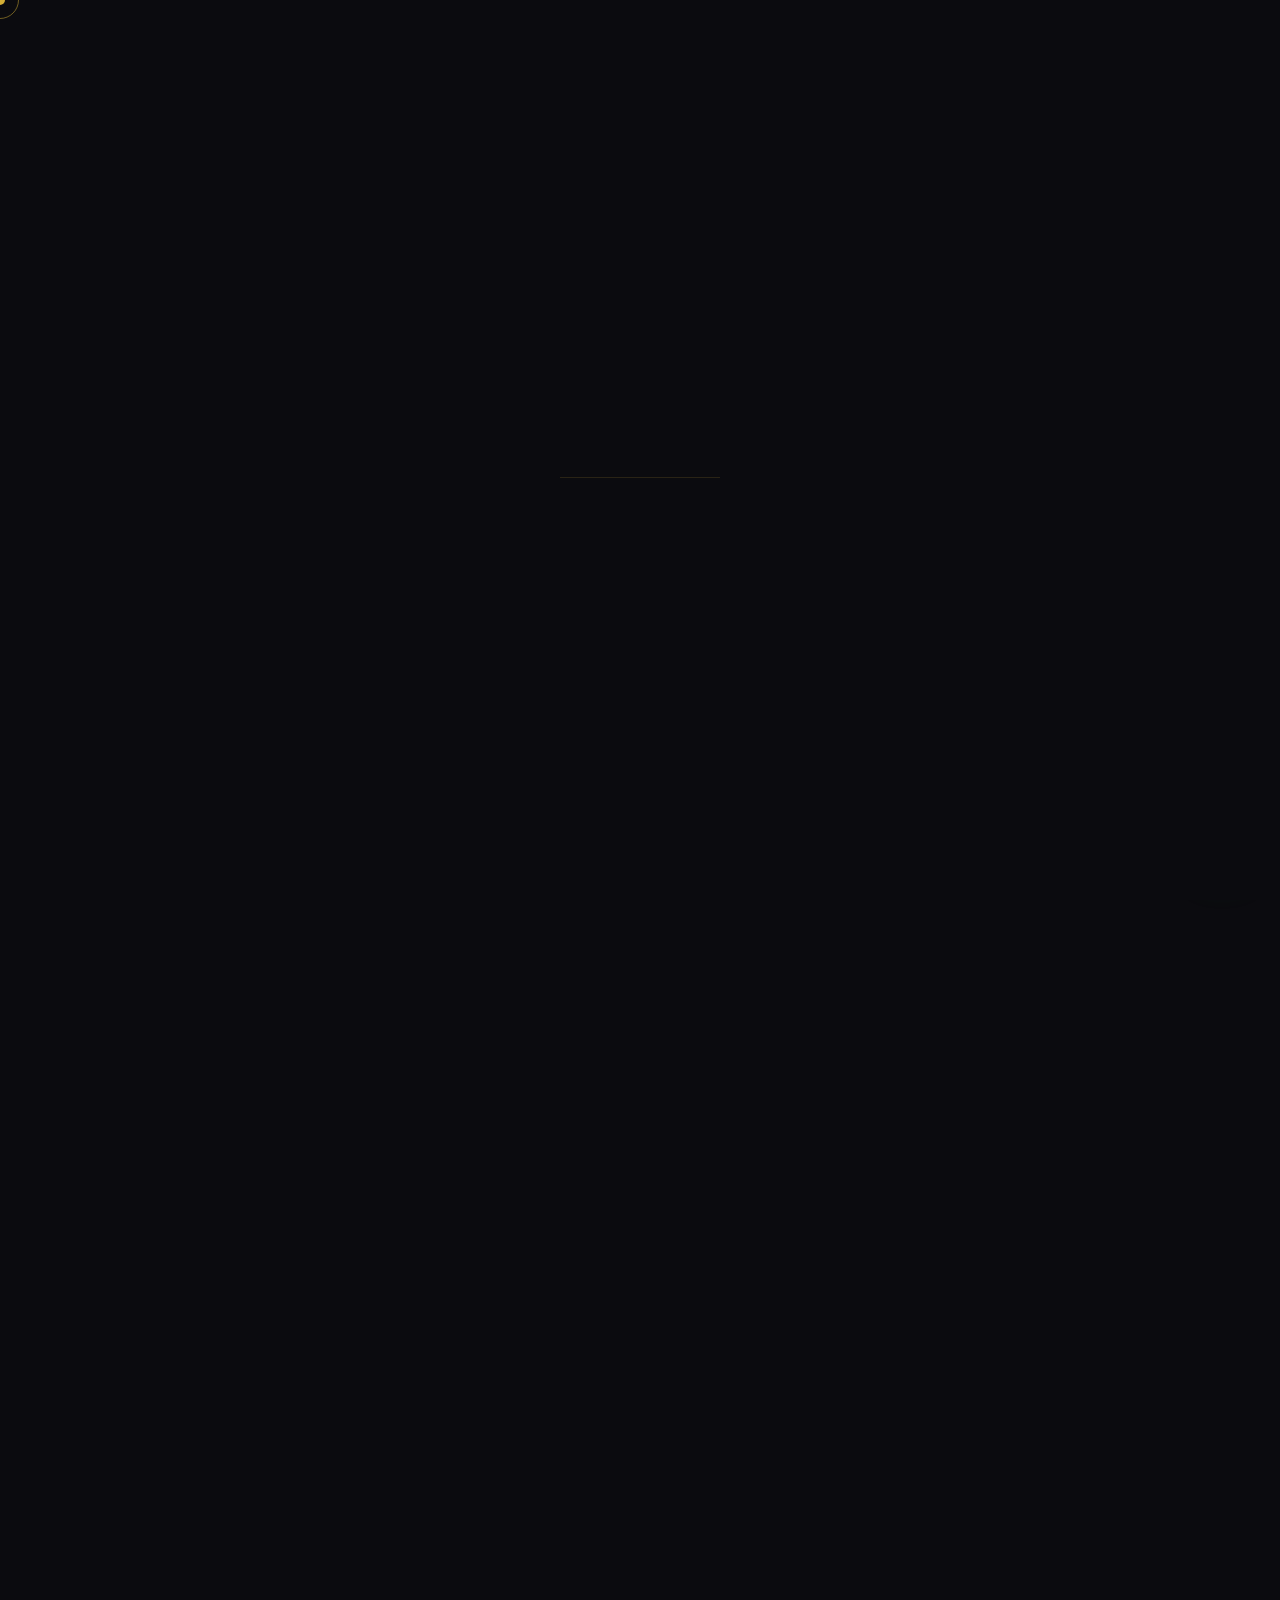
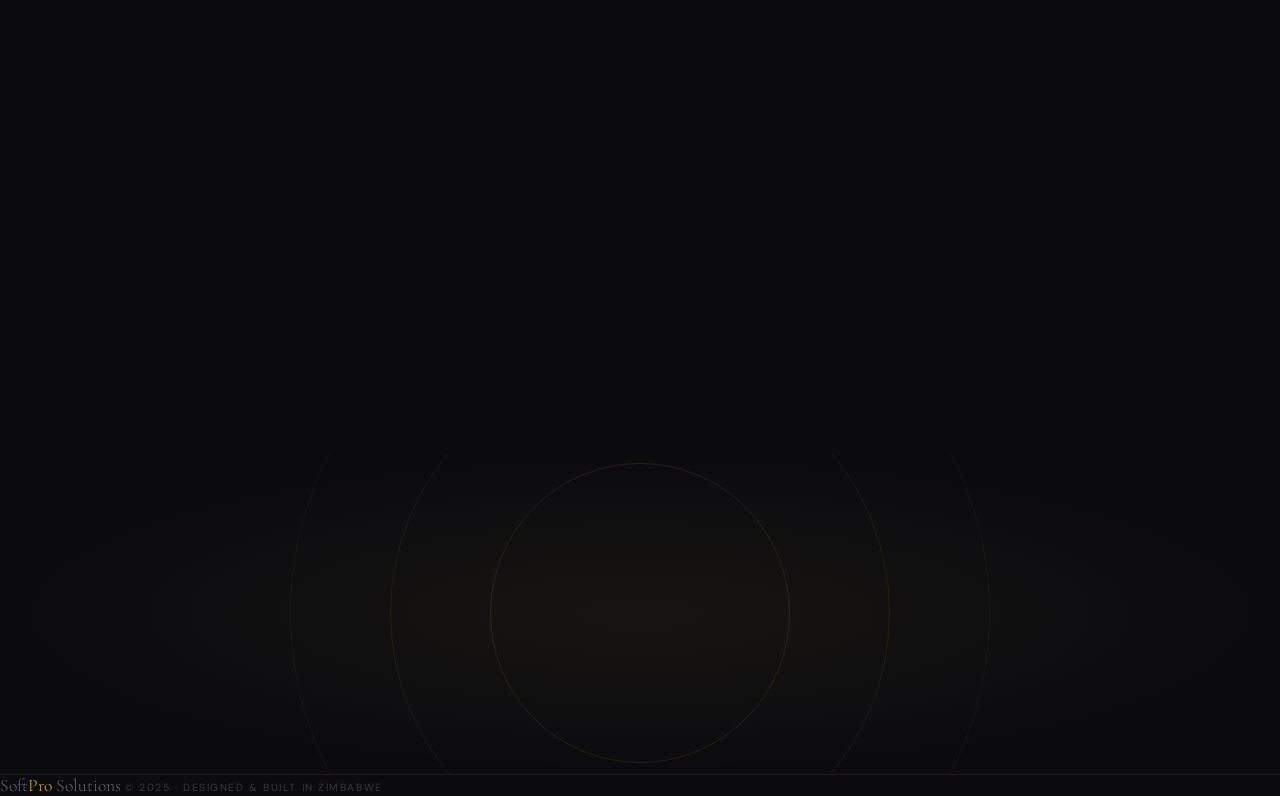
==== index.html @ 74964747 "Add files via upload" ====
<!DOCTYPE html>
<html lang="en">
<head>
  <meta charset="UTF-8" />
  <meta name="viewport" content="width=device-width, initial-scale=1.0" />
  <title>Portfolio — Front-End Developer & UI Designer | Zimbabwe</title>
  <meta name="description" content="Luxury cinematic digital experiences. Front-end Developer & UI Designer from Zimbabwe." />

  <!-- ===================== FONTS ===================== -->
  <link rel="preconnect" href="https://fonts.googleapis.com" />
  <link rel="preconnect" href="https://fonts.gstatic.com" crossorigin />
  <link href="https://fonts.googleapis.com/css2?family=Cormorant+Garamond:ital,wght@0,300;0,400;0,600;1,300;1,400&family=DM+Sans:wght@300;400;500&display=swap" rel="stylesheet" />

  <!-- ===================== TAILWIND ===================== -->
  <script src="https://cdn.tailwindcss.com"></script>

  <!-- ===================== GSAP ===================== -->
  <script src="https://cdnjs.cloudflare.com/ajax/libs/gsap/3.12.5/gsap.min.js"></script>
  <script src="https://cdnjs.cloudflare.com/ajax/libs/gsap/3.12.5/ScrollTrigger.min.js"></script>

  <script>
    tailwind.config = {
      theme: {
        extend: {
          colors: {
            'void': '#0b0b0f',
            'void-2': '#111116',
            'void-3': '#16161d',
            'gold': '#D4AF37',
            'gold-light': '#e8cb5f',
            'gold-dim': 'rgba(212,175,55,0.15)',
          },
          fontFamily: {
            'serif': ['Cormorant Garamond', 'Georgia', 'serif'],
            'sans': ['DM Sans', 'sans-serif'],
          },
        }
      }
    }
  </script>

  <style>
    /* ===================== RESET & BASE ===================== */
    *, *::before, *::after { box-sizing: border-box; margin: 0; padding: 0; }
    html { scroll-behavior: smooth; overflow-x: hidden; }
    body {
      background: #0b0b0f;
      color: #e8e6e0;
      font-family: 'DM Sans', sans-serif;
      overflow-x: hidden;
      cursor: none;
    }

    /* ===================== CUSTOM CURSOR ===================== */
    #cursor {
      width: 10px; height: 10px;
      background: #D4AF37;
      border-radius: 50%;
      position: fixed; top: 0; left: 0;
      pointer-events: none; z-index: 9999;
      transform: translate(-50%, -50%);
      transition: width .3s, height .3s, background .3s;
    }
    #cursor-ring {
      width: 38px; height: 38px;
      border: 1px solid rgba(212,175,55,0.5);
      border-radius: 50%;
      position: fixed; top: 0; left: 0;
      pointer-events: none; z-index: 9998;
      transform: translate(-50%, -50%);
      transition: width .4s cubic-bezier(.16,1,.3,1), height .4s cubic-bezier(.16,1,.3,1), border-color .3s;
    }
    body:hover #cursor-ring { border-color: rgba(212,175,55,0.7); }
    a:hover ~ #cursor, button:hover ~ #cursor { width: 20px; height: 20px; background: #e8cb5f; }

    /* ===================== SCROLLBAR ===================== */
    ::-webkit-scrollbar { width: 3px; }
    ::-webkit-scrollbar-track { background: #0b0b0f; }
    ::-webkit-scrollbar-thumb { background: #D4AF37; }

    /* ===================== NOISE OVERLAY ===================== */
    body::before {
      content: '';
      position: fixed; inset: 0;
      background-image: url("data:image/svg+xml,%3Csvg viewBox='0 0 200 200' xmlns='http://www.w3.org/2000/svg'%3E%3Cfilter id='n'%3E%3CfeTurbulence type='fractalNoise' baseFrequency='0.9' numOctaves='4' stitchTiles='stitch'/%3E%3C/filter%3E%3Crect width='100%25' height='100%25' filter='url(%23n)' opacity='0.03'/%3E%3C/svg%3E");
      opacity: 0.04; pointer-events: none; z-index: 1; mix-blend-mode: overlay;
    }

    /* ===================== HORIZONTAL GOLD LINE ===================== */
    .gold-line { width: 40px; height: 1px; background: #D4AF37; display: inline-block; vertical-align: middle; margin-right: 12px; }

    /* ===================== HERO ===================== */
    #hero {
      position: relative; min-height: 100vh; display: flex; align-items: center;
      overflow: hidden;
    }
    #hero-bg {
      position: absolute; inset: 0; z-index: 0;
      /* REPLACE WITH YOUR CINEMATIC TECH WORKSPACE IMAGE */
      background: url('https://images.unsplash.com/photo-1518770660439-4636190af475?w=1920&q=80') center/cover no-repeat;
      filter: brightness(0.18) blur(2px);
      transform: scale(1.08);
      will-change: transform;
    }
    #hero-vignette {
      position: absolute; inset: 0; z-index: 1;
      background: radial-gradient(ellipse at center, transparent 20%, #0b0b0f 80%);
    }
    #hero-bottom-fade {
      position: absolute; bottom: 0; left: 0; right: 0; height: 200px; z-index: 2;
      background: linear-gradient(to bottom, transparent, #0b0b0f);
    }
    .hero-content { position: relative; z-index: 3; }
    .hero-tag {
      display: inline-flex; align-items: center;
      font-size: 0.7rem; letter-spacing: 0.2em; text-transform: uppercase;
      color: #D4AF37; font-family: 'DM Sans', sans-serif; font-weight: 500;
      opacity: 0;
    }
    .hero-headline {
      font-family: 'Cormorant Garamond', serif;
      font-weight: 300; line-height: 1.05;
      color: #f0ece3;
      opacity: 0; transform: translateY(40px);
    }
    .hero-sub { opacity: 0; transform: translateY(20px); }
    .hero-portrait-wrap {
      position: absolute; right: 5%; top: 50%; transform: translateY(-50%);
      z-index: 4;
      opacity: 0;
    }
    .hero-portrait {
      width: clamp(200px, 22vw, 340px);
      aspect-ratio: 3/4;
      object-fit: cover;
      border-radius: 2px;
      filter: grayscale(20%) contrast(1.05);
      box-shadow: 0 40px 120px rgba(0,0,0,0.8), 0 0 0 1px rgba(212,175,55,0.15);
    }
    .portrait-accent {
      position: absolute; bottom: -16px; right: -16px;
      width: 70%; height: 70%;
      border: 1px solid rgba(212,175,55,0.25);
      border-radius: 2px;
      z-index: -1;
    }
    .scroll-indicator {
      position: absolute; bottom: 40px; left: 50%; transform: translateX(-50%);
      z-index: 5; display: flex; flex-direction: column; align-items: center; gap: 8px;
      opacity: 0;
    }
    .scroll-indicator span { font-size: 0.6rem; letter-spacing: 0.25em; text-transform: uppercase; color: rgba(212,175,55,0.6); }
    .scroll-line { width: 1px; height: 50px; background: linear-gradient(to bottom, rgba(212,175,55,0.6), transparent); animation: scrollPulse 2s ease-in-out infinite; }
    @keyframes scrollPulse { 0%,100%{opacity:0.4;transform:scaleY(1)} 50%{opacity:1;transform:scaleY(1.15)} }

    /* ===================== NAV ===================== */
    #nav {
      position: fixed; top: 0; left: 0; right: 0; z-index: 100;
      padding: 24px 40px;
      display: flex; justify-content: space-between; align-items: center;
      transition: background 0.5s, padding 0.5s;
    }
    #nav.scrolled { background: rgba(11,11,15,0.92); backdrop-filter: blur(20px); padding: 16px 40px; border-bottom: 1px solid rgba(212,175,55,0.1); }
    .nav-logo { font-family: 'Cormorant Garamond', serif; font-size: 1.4rem; font-weight: 300; color: #f0ece3; letter-spacing: 0.05em; }
    .nav-logo span { color: #D4AF37; }
    .nav-links { display: flex; gap: 36px; list-style: none; }
    .nav-links a { font-size: 0.7rem; letter-spacing: 0.18em; text-transform: uppercase; color: rgba(240,236,227,0.6); text-decoration: none; transition: color 0.3s; }
    .nav-links a:hover { color: #D4AF37; }

    /* ===================== SECTIONS ===================== */
    .section-label {
      font-size: 0.65rem; letter-spacing: 0.25em; text-transform: uppercase;
      color: #D4AF37; font-weight: 500; display: flex; align-items: center;
      margin-bottom: 20px;
    }
    .section-label::before { content:''; display:inline-block; width:30px; height:1px; background:#D4AF37; margin-right:12px; }

    /* ===================== SKILLS ===================== */
    #skills { background: #0b0b0f; position: relative; overflow: hidden; }
    .skill-item {
      border-top: 1px solid rgba(212,175,55,0.12);
      padding: 28px 0;
      display: flex; align-items: center; justify-content: space-between;
      opacity: 0; transform: translateX(-30px);
      transition: border-color 0.3s;
      cursor: default;
    }
    .skill-item:hover { border-top-color: rgba(212,175,55,0.5); }
    .skill-item:hover .skill-num { color: #D4AF37; }
    .skill-num { font-family: 'Cormorant Garamond', serif; font-size: 1rem; color: rgba(212,175,55,0.35); font-weight: 300; min-width: 40px; }
    .skill-name { font-family: 'Cormorant Garamond', serif; font-size: clamp(1.4rem, 3vw, 2rem); font-weight: 300; color: #f0ece3; flex: 1; padding: 0 24px; }
    .skill-tag { font-size: 0.65rem; letter-spacing: 0.15em; text-transform: uppercase; color: rgba(212,175,55,0.5); }
    .skills-image-grid { display: grid; grid-template-columns: 1fr 1fr; gap: 12px; }
    .skills-img {
      width: 100%; aspect-ratio: 4/3; object-fit: cover; border-radius: 2px;
      filter: grayscale(30%); transition: filter 0.5s, transform 0.5s;
      opacity: 0; transform: scale(0.95);
    }
    .skills-img:hover { filter: grayscale(0%); transform: scale(1.02); }
    .skills-img:first-child { grid-column: 1/-1; aspect-ratio: 16/7; }

    /* ===================== PROJECTS ===================== */
    #projects { background: #0b0b0f; }
    .project-grid { display: grid; grid-template-columns: repeat(2, 1fr); gap: 2px; }
    .project-card {
      position: relative; overflow: hidden; cursor: pointer;
      aspect-ratio: 4/3;
      opacity: 0; transform: translateY(40px);
    }
    .project-card img {
      width: 100%; height: 100%; object-fit: cover;
      transition: transform 0.8s cubic-bezier(.16,1,.3,1), filter 0.5s;
      filter: brightness(0.7) grayscale(20%);
      will-change: transform;
    }
    .project-card:hover img { transform: scale(1.06); filter: brightness(0.85) grayscale(0%); }
    .project-overlay {
      position: absolute; inset: 0;
      background: linear-gradient(to top, rgba(11,11,15,0.95) 0%, transparent 60%);
      display: flex; flex-direction: column; justify-content: flex-end;
      padding: 28px;
      transition: background 0.5s;
    }
    .project-card:hover .project-overlay { background: linear-gradient(to top, rgba(11,11,15,0.98) 0%, rgba(11,11,15,0.2) 70%); }
    .project-num { font-size: 0.6rem; letter-spacing: 0.2em; color: #D4AF37; text-transform: uppercase; margin-bottom: 6px; }
    .project-title { font-family: 'Cormorant Garamond', serif; font-size: clamp(1.1rem, 2vw, 1.6rem); font-weight: 300; color: #f0ece3; margin-bottom: 4px; }
    .project-type { font-size: 0.65rem; color: rgba(240,236,227,0.4); letter-spacing: 0.12em; text-transform: uppercase; }
    .project-arrow {
      position: absolute; top: 20px; right: 20px;
      width: 36px; height: 36px; border: 1px solid rgba(212,175,55,0.3);
      border-radius: 50%; display: flex; align-items: center; justify-content: center;
      color: #D4AF37; font-size: 0.8rem;
      opacity: 0; transform: scale(0.8);
      transition: opacity 0.3s, transform 0.3s, background 0.3s;
    }
    .project-card:hover .project-arrow { opacity: 1; transform: scale(1); }
    .project-card:hover .project-arrow:hover { background: rgba(212,175,55,0.15); }

    /* ===================== CTA ===================== */
    #contact {
      position: relative; overflow: hidden;
      /* REPLACE WITH YOUR CTA BACKGROUND */
      background: #0b0b0f;
    }
    #contact-bg {
      position: absolute; inset: 0;
      background: radial-gradient(ellipse at 50% 50%, rgba(212,175,55,0.06) 0%, transparent 70%);
      z-index: 0;
    }
    .contact-content { position: relative; z-index: 1; }
    .cta-headline {
      font-family: 'Cormorant Garamond', serif;
      font-weight: 300; line-height: 1.05;
      color: #f0ece3;
      opacity: 0; transform: translateY(40px);
    }
    .btn-primary {
      display: inline-flex; align-items: center; gap: 10px;
      padding: 16px 36px;
      background: transparent; border: 1px solid rgba(212,175,55,0.6);
      color: #D4AF37; font-size: 0.72rem; letter-spacing: 0.18em; text-transform: uppercase;
      text-decoration: none; border-radius: 1px;
      transition: background 0.4s, border-color 0.4s, color 0.4s, box-shadow 0.4s, transform 0.3s;
      cursor: none;
      opacity: 0; transform: translateY(20px);
    }
    .btn-primary:hover {
      background: rgba(212,175,55,0.1); border-color: #D4AF37;
      box-shadow: 0 0 30px rgba(212,175,55,0.2), inset 0 0 30px rgba(212,175,55,0.05);
      transform: translateY(-2px);
    }
    .btn-secondary {
      display: inline-flex; align-items: center; gap: 10px;
      padding: 16px 36px;
      background: #D4AF37; border: 1px solid #D4AF37;
      color: #0b0b0f; font-size: 0.72rem; letter-spacing: 0.18em; text-transform: uppercase;
      text-decoration: none; border-radius: 1px;
      transition: background 0.4s, box-shadow 0.4s, transform 0.3s;
      cursor: none;
      opacity: 0; transform: translateY(20px);
    }
    .btn-secondary:hover {
      background: #e8cb5f;
      box-shadow: 0 0 40px rgba(212,175,55,0.4);
      transform: translateY(-2px);
    }

    /* ===================== STICKY WHATSAPP ===================== */
    #whatsapp-float {
      position: fixed; bottom: 32px; right: 32px; z-index: 200;
      width: 52px; height: 52px;
      background: #25D366; border-radius: 50%;
      display: flex; align-items: center; justify-content: center;
      box-shadow: 0 8px 32px rgba(37,211,102,0.35);
      transition: transform 0.3s cubic-bezier(.16,1,.3,1), box-shadow 0.3s;
      text-decoration: none;
    }
    #whatsapp-float:hover { transform: scale(1.1); box-shadow: 0 12px 48px rgba(37,211,102,0.5); }
    #whatsapp-float svg { width: 26px; height: 26px; fill: white; }

    /* ===================== FOOTER ===================== */
    footer { border-top: 1px solid rgba(212,175,55,0.1); }

    /* ===================== REVEAL CLIP ===================== */
    .clip-reveal { clip-path: inset(0 100% 0 0); }

    /* ===================== PAGE LOADER ===================== */
    #loader {
      position: fixed; inset: 0; z-index: 9000;
      background: #0b0b0f; display: flex; align-items: center; justify-content: center;
      flex-direction: column; gap: 16px;
    }
    #loader-logo { font-family: 'Cormorant Garamond', serif; font-size: 2rem; color: #f0ece3; font-weight: 300; opacity: 0; }
    #loader-bar-wrap { width: 160px; height: 1px; background: rgba(212,175,55,0.15); overflow: hidden; }
    #loader-bar { height: 100%; width: 0; background: #D4AF37; }

    /* ===================== MOBILE NAV ===================== */
    #menu-toggle { display: none; flex-direction: column; gap: 5px; cursor: none; background: none; border: none; padding: 4px; }
    #menu-toggle span { display: block; width: 24px; height: 1px; background: #f0ece3; transition: all 0.3s; }
    #mobile-menu { display: none; position: fixed; inset: 0; z-index: 98; background: rgba(11,11,15,0.97); flex-direction: column; align-items: center; justify-content: center; gap: 40px; }
    #mobile-menu.open { display: flex; }
    #mobile-menu a { font-family: 'Cormorant Garamond', serif; font-size: 2.2rem; font-weight: 300; color: #f0ece3; text-decoration: none; letter-spacing: 0.05em; transition: color 0.3s; }
    #mobile-menu a:hover { color: #D4AF37; }

    /* ===================== TILT ===================== */
    .tilt-card { transform-style: preserve-3d; transition: transform 0.1s; }

    /* ===================== RESPONSIVE ===================== */
    @media (max-width: 1024px) {
      .hero-portrait-wrap { display: none; }
      .project-grid { grid-template-columns: 1fr; }
    }
    @media (max-width: 768px) {
      #nav { padding: 18px 20px; }
      #nav.scrolled { padding: 14px 20px; }
      .nav-links { display: none; }
      #menu-toggle { display: flex; }
      .skills-image-grid { grid-template-columns: 1fr; }
      .skills-img:first-child { aspect-ratio: 16/9; }
      #whatsapp-float { bottom: 20px; right: 20px; width: 46px; height: 46px; }
    }
    @media (max-width: 480px) {
      .project-grid { grid-template-columns: 1fr; }
    }
  </style>
</head>
<body>

  <!-- ===================== CUSTOM CURSOR ===================== -->
  <div id="cursor"></div>
  <div id="cursor-ring"></div>

  <!-- ===================== PAGE LOADER ===================== -->
  <div id="loader">
    <div id="loader-logo">SP</div>
    <div id="loader-bar-wrap"><div id="loader-bar"></div></div>
  </div>

  <!-- ===================== NAVIGATION ===================== -->
  <nav id="nav">
    <a href="#hero" class="nav-logo">Soft<span>Pro</span></a>
    <ul class="nav-links">
      <li><a href="#skills">Skills</a></li>
      <li><a href="#projects">Work</a></li>
      <li><a href="#contact">Contact</a></li>
    </ul>
    <!-- Mobile menu toggle -->
    <button id="menu-toggle" aria-label="Menu">
      <span></span><span></span><span></span>
    </button>
  </nav>

  <!-- ===================== MOBILE MENU ===================== -->
  <div id="mobile-menu">
    <a href="#skills" onclick="closeMobileMenu()">Skills</a>
    <a href="#projects" onclick="closeMobileMenu()">Work</a>
    <a href="#contact" onclick="closeMobileMenu()">Contact</a>
    <a href="https://wa.me/263788146368?text=Hi%20I%20want%20a%20website%20built" target="_blank" style="color:#D4AF37;">WhatsApp</a>
  </div>

  <!-- =====================================================================
       SCENE 1: HERO — IDENTITY REVEAL
  ====================================================================== -->
  <section id="hero">
    <!-- REPLACE WITH YOUR CINEMATIC TECH WORKSPACE BACKGROUND -->
    <div id="hero-bg"></div>
    <div id="hero-vignette"></div>
    <div id="hero-bottom-fade"></div>

    <!-- Developer portrait (top-right, desktop only) -->
    <div class="hero-portrait-wrap">
      <div style="position:relative;display:inline-block;">
        <!-- REPLACE WITH YOUR PROFESSIONAL PORTRAIT -->
        <img
          src="https://images.unsplash.com/photo-1507003211169-0a1dd7228f2d?w=680&q=85"
          alt="Developer Portrait"
          class="hero-portrait"
          loading="eager"
          width="340" height="453"
        />
        <div class="portrait-accent"></div>
      </div>
    </div>

    <!-- Hero text content -->
    <div class="hero-content container mx-auto px-6 md:px-12 lg:px-20 max-w-5xl w-full">
      <div class="hero-tag mb-6">
        <span class="gold-line"></span>Available for Projects · Zimbabwe
      </div>

      <h1 class="hero-headline text-5xl md:text-7xl lg:text-8xl mb-8 max-w-2xl" id="hero-h1">
        I Build<br />
        <em style="color:#D4AF37;">Cinematic</em><br />
        Digital Experiences
      </h1>

      <p class="hero-sub text-sm md:text-base text-gray-400 mb-10 max-w-md leading-relaxed" style="letter-spacing:0.04em;">
        Front-end Developer &nbsp;·&nbsp; UI Designer &nbsp;·&nbsp; Creator<br/>
        <span style="color:rgba(212,175,55,0.7);">Zimbabwe</span>
      </p>

      <div class="flex flex-wrap gap-4">
        <a href="https://wa.me/263788146368?text=Hi%20I%20want%20a%20website%20built"
           target="_blank"
           class="btn-secondary" id="hero-btn1"
           style="opacity:0;transform:translateY(20px);">
          <!-- WhatsApp icon -->
          <svg width="16" height="16" viewBox="0 0 24 24" fill="currentColor"><path d="M17.472 14.382c-.297-.149-1.758-.867-2.03-.967-.273-.099-.471-.148-.67.15-.197.297-.767.966-.94 1.164-.173.199-.347.223-.644.075-.297-.15-1.255-.463-2.39-1.475-.883-.788-1.48-1.761-1.653-2.059-.173-.297-.018-.458.13-.606.134-.133.298-.347.446-.52.149-.174.198-.298.298-.497.099-.198.05-.371-.025-.52-.075-.149-.669-1.612-.916-2.207-.242-.579-.487-.5-.669-.51-.173-.008-.371-.01-.57-.01-.198 0-.52.074-.792.372-.272.297-1.04 1.016-1.04 2.479 0 1.462 1.065 2.875 1.213 3.074.149.198 2.096 3.2 5.077 4.487.709.306 1.262.489 1.694.625.712.227 1.36.195 1.871.118.571-.085 1.758-.719 2.006-1.413.248-.694.248-1.289.173-1.413-.074-.124-.272-.198-.57-.347m-5.421 7.403h-.004a9.87 9.87 0 01-5.031-1.378l-.361-.214-3.741.982.998-3.648-.235-.374a9.86 9.86 0 01-1.51-5.26c.001-5.45 4.436-9.884 9.888-9.884 2.64 0 5.122 1.03 6.988 2.898a9.825 9.825 0 012.893 6.994c-.003 5.45-4.437 9.884-9.885 9.884m8.413-18.297A11.815 11.815 0 0012.05 0C5.495 0 .16 5.335.157 11.892c0 2.096.547 4.142 1.588 5.945L.057 24l6.305-1.654a11.882 11.882 0 005.683 1.448h.005c6.554 0 11.89-5.335 11.893-11.893a11.821 11.821 0 00-3.48-8.413z"/></svg>
          Let's Talk
        </a>
        <a href="#projects" class="btn-primary" id="hero-btn2" style="opacity:0;transform:translateY(20px);">
          View Work &nbsp;→
        </a>
      </div>
    </div>

    <!-- Scroll indicator -->
    <div class="scroll-indicator">
      <span>Scroll</span>
      <div class="scroll-line"></div>
    </div>
  </section>

  <!-- =====================================================================
       SCENE 2: SKILLS — WHAT I DO
  ====================================================================== -->
  <section id="skills" class="py-32 md:py-40 px-6 md:px-12 lg:px-20">
    <div class="max-w-7xl mx-auto">
      <div class="grid grid-cols-1 lg:grid-cols-2 gap-16 lg:gap-24 items-start">

        <!-- Left: Text + Skills list -->
        <div>
          <div class="section-label" id="skills-label" style="opacity:0;">What I Do</div>
          <h2 id="skills-h2" style="font-family:'Cormorant Garamond',serif; font-size:clamp(2.4rem,5vw,4rem); font-weight:300; line-height:1.1; color:#f0ece3; margin-bottom:48px; opacity:0; transform:translateY(30px);">
            Crafting interfaces<br />
            <em style="color:#D4AF37;">that move people</em>
          </h2>

          <!-- Skills list -->
          <div id="skills-list">
            <div class="skill-item">
              <span class="skill-num">01</span>
              <span class="skill-name">High-End Cinematic Websites</span>
              <span class="skill-tag">GSAP · Tailwind</span>
            </div>
            <div class="skill-item">
              <span class="skill-num">02</span>
              <span class="skill-name">UI / UX Design Systems</span>
              <span class="skill-tag">Figma · Research</span>
            </div>
            <div class="skill-item">
              <span class="skill-num">03</span>
              <span class="skill-name">Mobile-First Responsive Apps</span>
              <span class="skill-tag">Performance</span>
            </div>
            <div class="skill-item">
              <span class="skill-num">04</span>
              <span class="skill-name">Freelance Web Development</span>
              <span class="skill-tag">Full Delivery</span>
            </div>
          </div>

          <p id="skills-p" style="opacity:0;margin-top:40px;font-size:0.88rem;line-height:1.9;color:rgba(240,236,227,0.5);max-width:400px;">
            Every project is approached with cinematic intent — where design meets code in seamless, premium storytelling that converts visitors into clients.
          </p>
        </div>

        <!-- Right: Image grid -->
        <div class="skills-image-grid" id="skills-imgs">
          <!-- REPLACE WITH YOUR CODING SETUP PHOTO -->
          <img src="https://images.unsplash.com/photo-1461749280684-dccba630e2f6?w=900&q=80"
               alt="Coding setup" class="skills-img" loading="lazy" width="900" height="506" />
          <!-- REPLACE WITH YOUR DUAL MONITOR SETUP -->
          <img src="https://images.unsplash.com/photo-1498050108023-c5249f4df085?w=500&q=75"
               alt="Design setup" class="skills-img" loading="lazy" width="500" height="375" />
          <!-- REPLACE WITH YOUR FIGMA / UI DESIGN SCREEN -->
          <img src="https://images.unsplash.com/photo-1581291518857-4e27b48ff24e?w=500&q=75"
               alt="UI design screen" class="skills-img" loading="lazy" width="500" height="375" />
        </div>

      </div>
    </div>
  </section>

  <!-- =====================================================================
       SCENE 3: PROJECT SHOWCASE
  ====================================================================== -->
  <section id="projects" class="py-24 md:py-32 px-0">
    <div class="max-w-7xl mx-auto px-6 md:px-12 lg:px-20 mb-16">
      <div class="section-label" id="proj-label" style="opacity:0;">Selected Work</div>
      <h2 id="proj-h2" style="font-family:'Cormorant Garamond',serif;font-size:clamp(2.4rem,5vw,4rem);font-weight:300;line-height:1.1;color:#f0ece3;opacity:0;transform:translateY(30px);">
        Projects that<br />
        <em style="color:#D4AF37;">define the standard</em>
      </h2>
    </div>

    <!-- Project grid -->
    <div class="project-grid" id="project-grid">

      <!-- Project 1: Business Website UI -->
      <div class="project-card tilt-card" data-title="Nexus Corporate" data-type="Business Website UI">
        <!-- REPLACE WITH YOUR BUSINESS WEBSITE MOCKUP -->
        <img src="https://images.unsplash.com/photo-1467232004584-a241de8bcf5d?w=900&q=80"
             alt="Business website UI mockup" loading="lazy" width="900" height="675" />
        <div class="project-overlay">
          <div class="project-num">Project 01</div>
          <div class="project-title">Nexus Corporate</div>
          <div class="project-type">Business Website · UI Design</div>
        </div>
        <div class="project-arrow">↗</div>
      </div>

      <!-- Project 2: Mobile App UI -->
      <div class="project-card tilt-card" data-title="Pulse Mobile App" data-type="Mobile App UI Design">
        <!-- REPLACE WITH YOUR MOBILE APP UI DESIGN -->
        <img src="https://images.unsplash.com/photo-1512941937669-90a1b58e7e9c?w=900&q=80"
             alt="Mobile app UI design" loading="lazy" width="900" height="675" />
        <div class="project-overlay">
          <div class="project-num">Project 02</div>
          <div class="project-title">Pulse Mobile App</div>
          <div class="project-type">Mobile App · UI/UX Design</div>
        </div>
        <div class="project-arrow">↗</div>
      </div>

      <!-- Project 3: E-Commerce -->
      <div class="project-card tilt-card" data-title="Aurum Store" data-type="E-Commerce Website Design">
        <!-- REPLACE WITH YOUR E-COMMERCE UI DESIGN -->
        <img src="https://images.unsplash.com/photo-1607082348824-0a96f2a4b9da?w=900&q=80"
             alt="E-commerce website design" loading="lazy" width="900" height="675" />
        <div class="project-overlay">
          <div class="project-num">Project 03</div>
          <div class="project-title">Aurum Store</div>
          <div class="project-type">E-Commerce · Full UI Design</div>
        </div>
        <div class="project-arrow">↗</div>
      </div>

      <!-- Project 4: Creative Landing Page -->
      <div class="project-card tilt-card" data-title="Forma Creative" data-type="Creative Landing Page">
        <!-- REPLACE WITH YOUR CREATIVE LANDING PAGE DESIGN -->
        <img src="https://images.unsplash.com/photo-1558655146-9f40138edfeb?w=900&q=80"
             alt="Creative landing page design" loading="lazy" width="900" height="675" />
        <div class="project-overlay">
          <div class="project-num">Project 04</div>
          <div class="project-title">Forma Creative</div>
          <div class="project-type">Creative Landing · Motion</div>
        </div>
        <div class="project-arrow">↗</div>
      </div>

    </div>
  </section>

  <!-- Project lightbox overlay -->
  <div id="lightbox" style="position:fixed;inset:0;z-index:5000;background:rgba(11,11,15,0);backdrop-filter:blur(0px);display:none;align-items:center;justify-content:center;">
    <div id="lightbox-inner" style="max-width:900px;width:90%;opacity:0;transform:scale(0.9);">
      <img id="lightbox-img" src="" alt="" style="width:100%;border-radius:2px;box-shadow:0 40px 120px rgba(0,0,0,0.9);" />
      <div style="margin-top:20px;display:flex;justify-content:space-between;align-items:flex-end;">
        <div>
          <div id="lightbox-title" style="font-family:'Cormorant Garamond',serif;font-size:1.8rem;font-weight:300;color:#f0ece3;"></div>
          <div id="lightbox-type" style="font-size:0.65rem;letter-spacing:0.18em;text-transform:uppercase;color:#D4AF37;margin-top:4px;"></div>
        </div>
        <button id="lightbox-close" style="background:none;border:1px solid rgba(212,175,55,0.3);color:#D4AF37;width:40px;height:40px;border-radius:50%;font-size:1.2rem;cursor:none;transition:background 0.3s;">✕</button>
      </div>
    </div>
  </div>

  <!-- =====================================================================
       SCENE 4: CONTACT / CTA — CONVERSION SECTION
  ====================================================================== -->
  <section id="contact" class="py-40 md:py-56 px-6 md:px-12 lg:px-20 text-center relative overflow-hidden">
    <div id="contact-bg"></div>

    <!-- Decorative gold rings -->
    <div style="position:absolute;top:50%;left:50%;transform:translate(-50%,-50%);width:min(700px,90vw);height:min(700px,90vw);border:1px solid rgba(212,175,55,0.06);border-radius:50%;pointer-events:none;z-index:0;"></div>
    <div style="position:absolute;top:50%;left:50%;transform:translate(-50%,-50%);width:min(500px,70vw);height:min(500px,70vw);border:1px solid rgba(212,175,55,0.09);border-radius:50%;pointer-events:none;z-index:0;"></div>
    <div style="position:absolute;top:50%;left:50%;transform:translate(-50%,-50%);width:min(300px,50vw);height:min(300px,50vw);border:1px solid rgba(212,175,55,0.12);border-radius:50%;pointer-events:none;z-index:0;"></div>

    <div class="contact-content max-w-4xl mx-auto">
      <div class="section-label justify-center mb-6" id="cta-label" style="opacity:0;">Get In Touch</div>

      <h2 class="cta-headline text-5xl md:text-7xl lg:text-8xl mb-6" id="cta-h2">
        Let's Build<br />
        <em style="color:#D4AF37;">Something Powerful</em>
      </h2>

      <p id="cta-p" style="opacity:0;transform:translateY(20px);font-size:0.9rem;line-height:1.9;color:rgba(240,236,227,0.45);max-width:460px;margin:0 auto 52px;letter-spacing:0.03em;">
        Ready to transform your vision into a premium digital experience?<br />
        High-ticket clients deserve a world-class front.
      </p>

      <!-- CTA Buttons -->
      <div class="flex flex-wrap gap-4 justify-center mb-16" id="cta-btns">
        <!-- WhatsApp -->
        <a href="https://wa.me/263788146368?text=Hi%20I%20want%20a%20website%20built"
           target="_blank" class="btn-secondary">
          <svg width="16" height="16" viewBox="0 0 24 24" fill="currentColor"><path d="M17.472 14.382c-.297-.149-1.758-.867-2.03-.967-.273-.099-.471-.148-.67.15-.197.297-.767.966-.94 1.164-.173.199-.347.223-.644.075-.297-.15-1.255-.463-2.39-1.475-.883-.788-1.48-1.761-1.653-2.059-.173-.297-.018-.458.13-.606.134-.133.298-.347.446-.52.149-.174.198-.298.298-.497.099-.198.05-.371-.025-.52-.075-.149-.669-1.612-.916-2.207-.242-.579-.487-.5-.669-.51-.173-.008-.371-.01-.57-.01-.198 0-.52.074-.792.372-.272.297-1.04 1.016-1.04 2.479 0 1.462 1.065 2.875 1.213 3.074.149.198 2.096 3.2 5.077 4.487.709.306 1.262.489 1.694.625.712.227 1.36.195 1.871.118.571-.085 1.758-.719 2.006-1.413.248-.694.248-1.289.173-1.413-.074-.124-.272-.198-.57-.347m-5.421 7.403h-.004a9.87 9.87 0 01-5.031-1.378l-.361-.214-3.741.982.998-3.648-.235-.374a9.86 9.86 0 01-1.51-5.26c.001-5.45 4.436-9.884 9.888-9.884 2.64 0 5.122 1.03 6.988 2.898a9.825 9.825 0 012.893 6.994c-.003 5.45-4.437 9.884-9.885 9.884m8.413-18.297A11.815 11.815 0 0012.05 0C5.495 0 .16 5.335.157 11.892c0 2.096.547 4.142 1.588 5.945L.057 24l6.305-1.654a11.882 11.882 0 005.683 1.448h.005c6.554 0 11.89-5.335 11.893-11.893a11.821 11.821 0 00-3.48-8.413z"/></svg>
          WhatsApp
        </a>
        <!-- Email -->
        <a href="mailto:softprosolutions097@gmail.com" class="btn-primary">
          <svg width="16" height="16" fill="none" stroke="currentColor" stroke-width="1.5" viewBox="0 0 24 24"><path stroke-linecap="round" stroke-linejoin="round" d="M21.75 6.75v10.5a2.25 2.25 0 01-2.25 2.25h-15a2.25 2.25 0 01-2.25-2.25V6.75m19.5 0A2.25 2.25 0 0019.5 4.5h-15a2.25 2.25 0 00-2.25 2.25m19.5 0v.243a2.25 2.25 0 01-1.07 1.916l-7.5 4.615a2.25 2.25 0 01-2.36 0L3.32 8.91a2.25 2.25 0 01-1.07-1.916V6.75"/></svg>
          Email Me
        </a>
        <!-- Call (mobile-friendly click-to-call) -->
        <a href="tel:+263788146368" class="btn-primary">
          <svg width="16" height="16" fill="none" stroke="currentColor" stroke-width="1.5" viewBox="0 0 24 24"><path stroke-linecap="round" stroke-linejoin="round" d="M2.25 6.75c0 8.284 6.716 15 15 15h2.25a2.25 2.25 0 002.25-2.25v-1.372c0-.516-.351-.966-.852-1.091l-4.423-1.106c-.44-.11-.902.055-1.173.417l-.97 1.293c-.282.376-.769.542-1.21.38a12.035 12.035 0 01-7.143-7.143c-.162-.441.004-.928.38-1.21l1.293-.97c.363-.271.527-.734.417-1.173L6.963 3.102a1.125 1.125 0 00-1.091-.852H4.5A2.25 2.25 0 002.25 4.5v2.25z"/></svg>
          Call Now
        </a>
      </div>

      <!-- Contact info -->
      <div id="cta-info" style="opacity:0;display:flex;flex-wrap:wrap;gap:40px;justify-content:center;align-items:center;">
        <div style="text-align:center;">
          <div style="font-size:0.6rem;letter-spacing:0.2em;text-transform:uppercase;color:rgba(212,175,55,0.5);margin-bottom:6px;">Email</div>
          <a href="mailto:softprosolutions097@gmail.com" style="font-size:0.85rem;color:rgba(240,236,227,0.7);text-decoration:none;transition:color 0.3s;" onmouseover="this.style.color='#D4AF37'" onmouseout="this.style.color='rgba(240,236,227,0.7)'">softprosolutions097@gmail.com</a>
        </div>
        <div style="width:1px;height:40px;background:rgba(212,175,55,0.15);"></div>
        <div style="text-align:center;">
          <div style="font-size:0.6rem;letter-spacing:0.2em;text-transform:uppercase;color:rgba(212,175,55,0.5);margin-bottom:6px;">Phone</div>
          <a href="tel:+263788146368" style="display:block;font-size:0.85rem;color:rgba(240,236,227,0.7);text-decoration:none;transition:color 0.3s;" onmouseover="this.style.color='#D4AF37'" onmouseout="this.style.color='rgba(240,236,227,0.7)'"">+263 78 814 6368</a>
          <a href="tel:+263711475077" style="display:block;font-size:0.85rem;color:rgba(240,236,227,0.7);text-decoration:none;transition:color 0.3s;" onmouseover="this.style.color='#D4AF37'" onmouseout="this.style.color='rgba(240,236,227,0.7)'">+263 71 147 5077</a>
        </div>
        <div style="width:1px;height:40px;background:rgba(212,175,55,0.15);"></div>
        <div style="text-align:center;">
          <div style="font-size:0.6rem;letter-spacing:0.2em;text-transform:uppercase;color:rgba(212,175,55,0.5);margin-bottom:6px;">Location</div>
          <span style="font-size:0.85rem;color:rgba(240,236,227,0.7);">Zimbabwe 🇿🇼</span>
        </div>
      </div>
    </div>
  </section>

  <!-- ===================== FOOTER ===================== -->
  <footer class="py-8 px-6 md:px-12 lg:px-20">
    <div class="max-w-7xl mx-auto flex flex-col md:flex-row justify-between items-center gap-4">
      <span style="font-family:'Cormorant Garamond',serif;font-size:1.1rem;color:rgba(240,236,227,0.4);font-weight:300;">
        Soft<span style="color:#D4AF37;">Pro</span> Solutions
      </span>
      <span style="font-size:0.65rem;letter-spacing:0.15em;color:rgba(240,236,227,0.2);text-transform:uppercase;">
        © 2025 · Designed & Built in Zimbabwe
      </span>
    </div>
  </footer>

  <!-- ===================== STICKY WHATSAPP BUTTON ===================== -->
  <a href="https://wa.me/263788146368?text=Hi%20I%20want%20a%20website%20built"
     target="_blank" id="whatsapp-float" title="Chat on WhatsApp">
    <svg viewBox="0 0 24 24" xmlns="http://www.w3.org/2000/svg">
      <path d="M17.472 14.382c-.297-.149-1.758-.867-2.03-.967-.273-.099-.471-.148-.67.15-.197.297-.767.966-.94 1.164-.173.199-.347.223-.644.075-.297-.15-1.255-.463-2.39-1.475-.883-.788-1.48-1.761-1.653-2.059-.173-.297-.018-.458.13-.606.134-.133.298-.347.446-.52.149-.174.198-.298.298-.497.099-.198.05-.371-.025-.52-.075-.149-.669-1.612-.916-2.207-.242-.579-.487-.5-.669-.51-.173-.008-.371-.01-.57-.01-.198 0-.52.074-.792.372-.272.297-1.04 1.016-1.04 2.479 0 1.462 1.065 2.875 1.213 3.074.149.198 2.096 3.2 5.077 4.487.709.306 1.262.489 1.694.625.712.227 1.36.195 1.871.118.571-.085 1.758-.719 2.006-1.413.248-.694.248-1.289.173-1.413-.074-.124-.272-.198-.57-.347m-5.421 7.403h-.004a9.87 9.87 0 01-5.031-1.378l-.361-.214-3.741.982.998-3.648-.235-.374a9.86 9.86 0 01-1.51-5.26c.001-5.45 4.436-9.884 9.888-9.884 2.64 0 5.122 1.03 6.988 2.898a9.825 9.825 0 012.893 6.994c-.003 5.45-4.437 9.884-9.885 9.884m8.413-18.297A11.815 11.815 0 0012.05 0C5.495 0 .16 5.335.157 11.892c0 2.096.547 4.142 1.588 5.945L.057 24l6.305-1.654a11.882 11.882 0 005.683 1.448h.005c6.554 0 11.89-5.335 11.893-11.893a11.821 11.821 0 00-3.48-8.413z"/>
    </svg>
  </a>

  <!-- =====================================================================
       JAVASCRIPT — GSAP ANIMATIONS + INTERACTIONS
  ====================================================================== -->
  <script>
    /* ===================== CUSTOM EASING ===================== */
    const EASE = "cubic-bezier(0.16, 1, 0.3, 1)";
    gsap.registerPlugin(ScrollTrigger);

    /* ===================== CURSOR ===================== */
    const cursor = document.getElementById('cursor');
    const cursorRing = document.getElementById('cursor-ring');
    let mx = 0, my = 0, rx = 0, ry = 0;
    document.addEventListener('mousemove', e => { mx = e.clientX; my = e.clientY; });
    function animateCursor() {
      rx += (mx - rx) * 0.12;
      ry += (my - ry) * 0.12;
      cursor.style.left = mx + 'px';
      cursor.style.top = my + 'px';
      cursorRing.style.left = rx + 'px';
      cursorRing.style.top = ry + 'px';
      requestAnimationFrame(animateCursor);
    }
    animateCursor();
    document.querySelectorAll('a,button').forEach(el => {
      el.addEventListener('mouseenter', () => { cursor.style.width='18px'; cursor.style.height='18px'; cursorRing.style.width='54px'; cursorRing.style.height='54px'; });
      el.addEventListener('mouseleave', () => { cursor.style.width='10px'; cursor.style.height='10px'; cursorRing.style.width='38px'; cursorRing.style.height='38px'; });
    });

    /* ===================== PAGE LOADER ===================== */
    const loader = document.getElementById('loader');
    const loaderLogo = document.getElementById('loader-logo');
    const loaderBar = document.getElementById('loader-bar');
    const tl = gsap.timeline({
      onComplete: () => {
        gsap.to(loader, { opacity: 0, duration: 0.6, ease: EASE, onComplete: () => { loader.style.display = 'none'; initAnimations(); } });
      }
    });
    tl.to(loaderLogo, { opacity: 1, duration: 0.5, ease: EASE })
      .to(loaderBar, { width: '100%', duration: 1.2, ease: EASE }, 0.2);

    /* ===================== NAV SCROLL ===================== */
    const nav = document.getElementById('nav');
    window.addEventListener('scroll', () => {
      nav.classList.toggle('scrolled', window.scrollY > 60);
    });

    /* ===================== MOBILE MENU ===================== */
    const menuToggle = document.getElementById('menu-toggle');
    const mobileMenu = document.getElementById('mobile-menu');
    menuToggle.addEventListener('click', () => {
      mobileMenu.classList.toggle('open');
    });
    function closeMobileMenu() { mobileMenu.classList.remove('open'); }

    /* ===================== ALL ANIMATIONS ===================== */
    function initAnimations() {

      /* ---- HERO ---- */
      gsap.to('#hero-bg', { scale: 1, duration: 2.2, ease: EASE });
      gsap.to('.hero-tag', { opacity: 1, duration: 0.8, delay: 0.1, ease: EASE });
      gsap.to('.hero-headline', { opacity: 1, y: 0, duration: 1, delay: 0.3, ease: EASE });
      gsap.to('.hero-sub', { opacity: 1, y: 0, duration: 0.8, delay: 0.5, ease: EASE });
      gsap.to('#hero-btn1', { opacity: 1, y: 0, duration: 0.7, delay: 0.7, ease: EASE });
      gsap.to('#hero-btn2', { opacity: 1, y: 0, duration: 0.7, delay: 0.85, ease: EASE });
      gsap.to('.hero-portrait-wrap', { opacity: 1, duration: 1.2, delay: 0.6, ease: EASE });
      gsap.to('.scroll-indicator', { opacity: 1, duration: 0.8, delay: 1.4, ease: EASE });

      /* Hero parallax on scroll */
      gsap.to('#hero-bg', {
        yPercent: 20,
        ease: 'none',
        scrollTrigger: { trigger: '#hero', start: 'top top', end: 'bottom top', scrub: true }
      });
      gsap.to('.hero-portrait-wrap', {
        yPercent: -8,
        ease: 'none',
        scrollTrigger: { trigger: '#hero', start: 'top top', end: 'bottom top', scrub: true }
      });
      gsap.to('.hero-content', {
        yPercent: 10,
        ease: 'none',
        scrollTrigger: { trigger: '#hero', start: 'top top', end: 'bottom top', scrub: true }
      });

      /* ---- SKILLS ---- */
      gsap.to('#skills-label', { opacity: 1, duration: 0.7, ease: EASE,
        scrollTrigger: { trigger: '#skills', start: 'top 80%' } });
      gsap.to('#skills-h2', { opacity: 1, y: 0, duration: 1, ease: EASE,
        scrollTrigger: { trigger: '#skills-h2', start: 'top 82%' } });
      gsap.to('#skills-p', { opacity: 1, duration: 0.8, ease: EASE,
        scrollTrigger: { trigger: '#skills-p', start: 'top 85%' } });

      document.querySelectorAll('.skill-item').forEach((el, i) => {
        gsap.to(el, { opacity: 1, x: 0, duration: 0.7, delay: i * 0.12, ease: EASE,
          scrollTrigger: { trigger: '#skills-list', start: 'top 80%' } });
      });

      document.querySelectorAll('.skills-img').forEach((el, i) => {
        gsap.to(el, { opacity: 1, scale: 1, duration: 0.9, delay: i * 0.15, ease: EASE,
          scrollTrigger: { trigger: '#skills-imgs', start: 'top 80%' } });
      });
      /* Parallax zoom on skills images */
      document.querySelectorAll('.skills-img').forEach(img => {
        gsap.to(img, { scale: 1.06, ease: 'none',
          scrollTrigger: { trigger: img, start: 'top bottom', end: 'bottom top', scrub: true } });
      });

      /* ---- PROJECTS ---- */
      gsap.to('#proj-label', { opacity: 1, duration: 0.7, ease: EASE,
        scrollTrigger: { trigger: '#projects', start: 'top 80%' } });
      gsap.to('#proj-h2', { opacity: 1, y: 0, duration: 1, ease: EASE,
        scrollTrigger: { trigger: '#proj-h2', start: 'top 82%' } });

      document.querySelectorAll('.project-card').forEach((el, i) => {
        gsap.to(el, { opacity: 1, y: 0, duration: 0.9, delay: i * 0.12, ease: EASE,
          scrollTrigger: { trigger: '#project-grid', start: 'top 80%' } });
      });

      /* ---- CONTACT ---- */
      gsap.to('#cta-label', { opacity: 1, duration: 0.7, ease: EASE,
        scrollTrigger: { trigger: '#contact', start: 'top 80%' } });
      gsap.to('.cta-headline', { opacity: 1, y: 0, duration: 1.1, ease: EASE,
        scrollTrigger: { trigger: '.cta-headline', start: 'top 82%' } });
      gsap.to('#cta-p', { opacity: 1, y: 0, duration: 0.8, delay: 0.2, ease: EASE,
        scrollTrigger: { trigger: '#cta-p', start: 'top 85%' } });
      gsap.to('#cta-btns .btn-secondary, #cta-btns .btn-primary', { opacity: 1, y: 0, duration: 0.7, stagger: 0.1, ease: EASE,
        scrollTrigger: { trigger: '#cta-btns', start: 'top 85%' } });
      gsap.to('#cta-info', { opacity: 1, duration: 0.9, delay: 0.4, ease: EASE,
        scrollTrigger: { trigger: '#cta-info', start: 'top 88%' } });
    }

    /* ===================== TILT EFFECT ON PROJECT CARDS ===================== */
    document.querySelectorAll('.tilt-card').forEach(card => {
      card.addEventListener('mousemove', e => {
        const rect = card.getBoundingClientRect();
        const x = ((e.clientX - rect.left) / rect.width - 0.5) * 12;
        const y = ((e.clientY - rect.top) / rect.height - 0.5) * -12;
        gsap.to(card, { rotationY: x, rotationX: y, duration: 0.4, ease: EASE, transformPerspective: 800 });
      });
      card.addEventListener('mouseleave', () => {
        gsap.to(card, { rotationY: 0, rotationX: 0, duration: 0.6, ease: EASE });
      });
    });

    /* ===================== PROJECT LIGHTBOX ===================== */
    const lightbox = document.getElementById('lightbox');
    const lbInner = document.getElementById('lightbox-inner');
    const lbImg = document.getElementById('lightbox-img');
    const lbTitle = document.getElementById('lightbox-title');
    const lbType = document.getElementById('lightbox-type');

    document.querySelectorAll('.project-card').forEach(card => {
      card.addEventListener('click', () => {
        const img = card.querySelector('img');
        lbImg.src = img.src;
        lbImg.alt = img.alt;
        lbTitle.textContent = card.dataset.title;
        lbType.textContent = card.dataset.type;
        lightbox.style.display = 'flex';
        gsap.to(lightbox, { '--lb-bg': 'rgba(11,11,15,0.95)', duration: 0 });
        gsap.set(lightbox, { background: 'rgba(11,11,15,0)' });
        gsap.to(lightbox, { background: 'rgba(11,11,15,0.95)', backdropFilter: 'blur(16px)', duration: 0.5, ease: EASE });
        gsap.to(lbInner, { opacity: 1, scale: 1, duration: 0.5, ease: EASE });
      });
    });

    function closeLightbox() {
      gsap.to(lbInner, { opacity: 0, scale: 0.92, duration: 0.35, ease: EASE });
      gsap.to(lightbox, { background: 'rgba(11,11,15,0)', duration: 0.4, ease: EASE,
        onComplete: () => { lightbox.style.display = 'none'; gsap.set(lbInner, { scale: 0.9 }); }
      });
    }
    document.getElementById('lightbox-close').addEventListener('click', closeLightbox);
    lightbox.addEventListener('click', e => { if (e.target === lightbox) closeLightbox(); });
    document.addEventListener('keydown', e => { if (e.key === 'Escape') closeLightbox(); });
  </script>

</body>
</html>
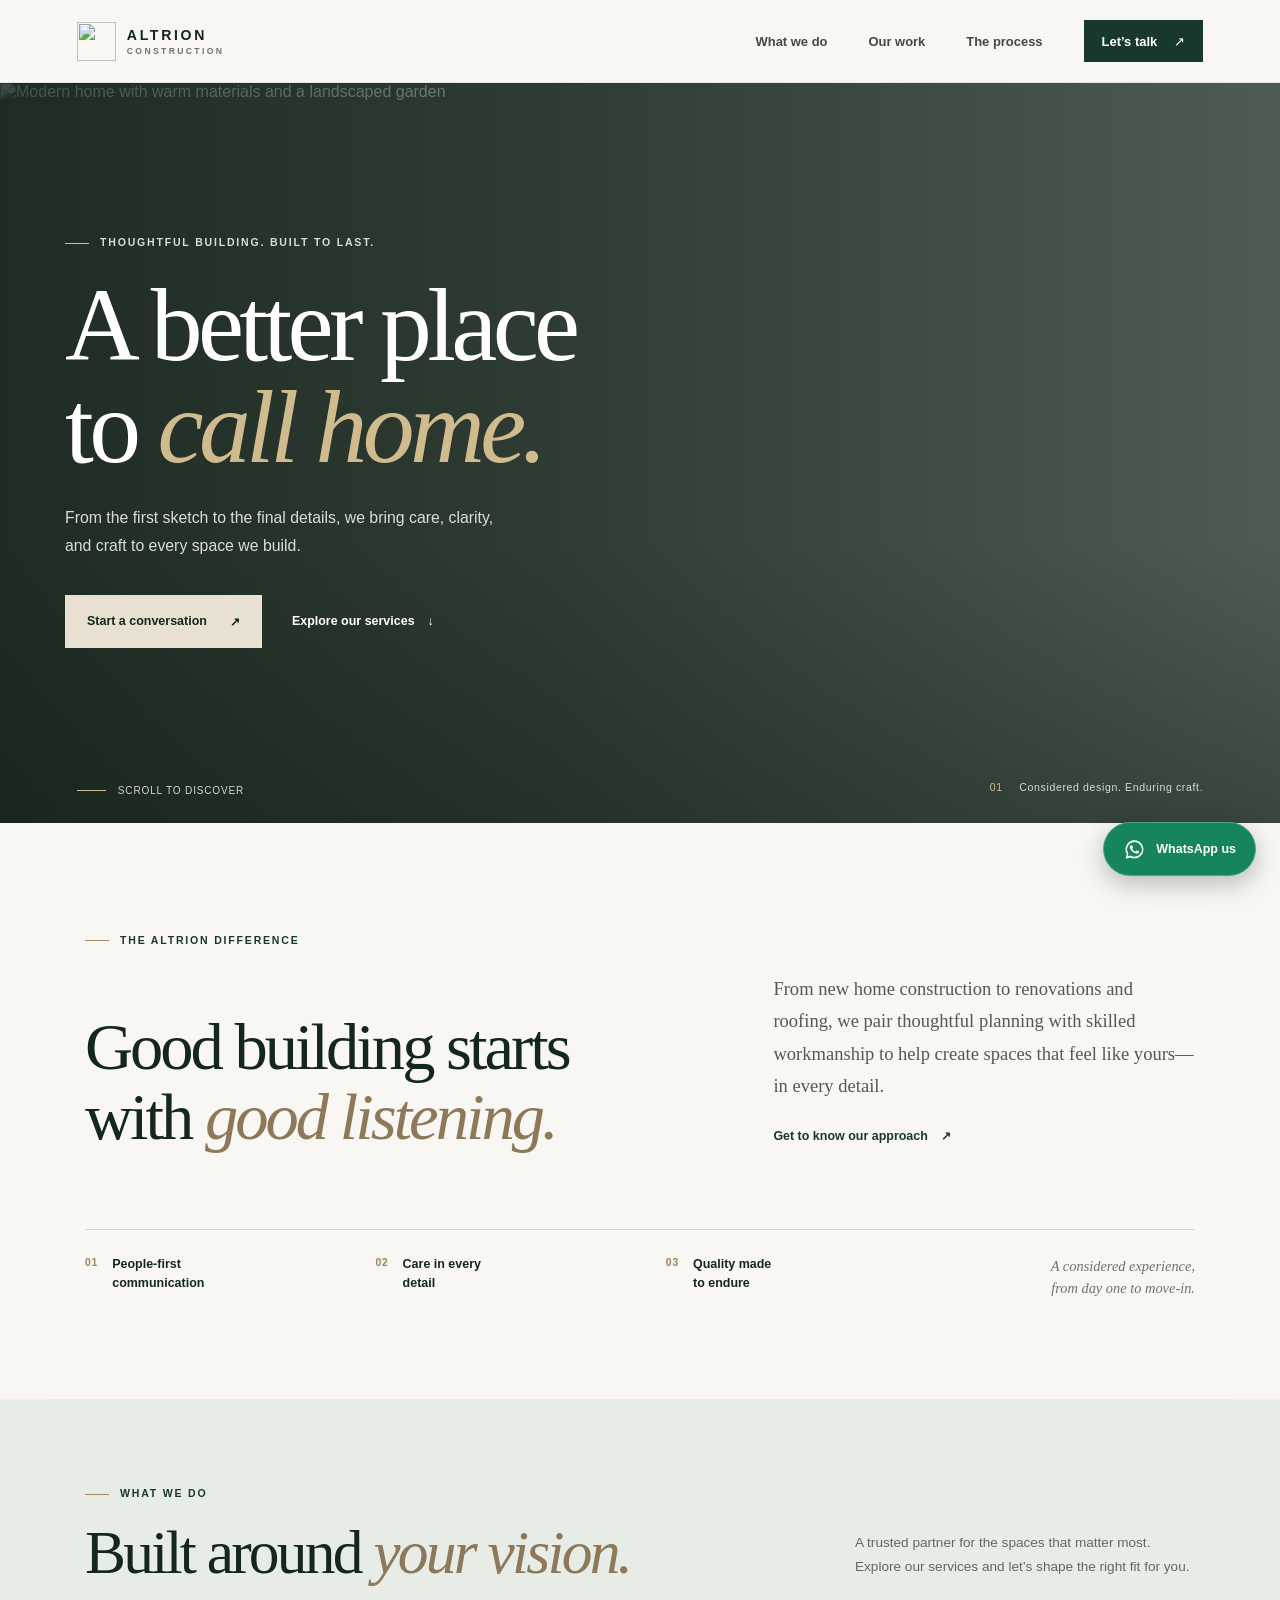
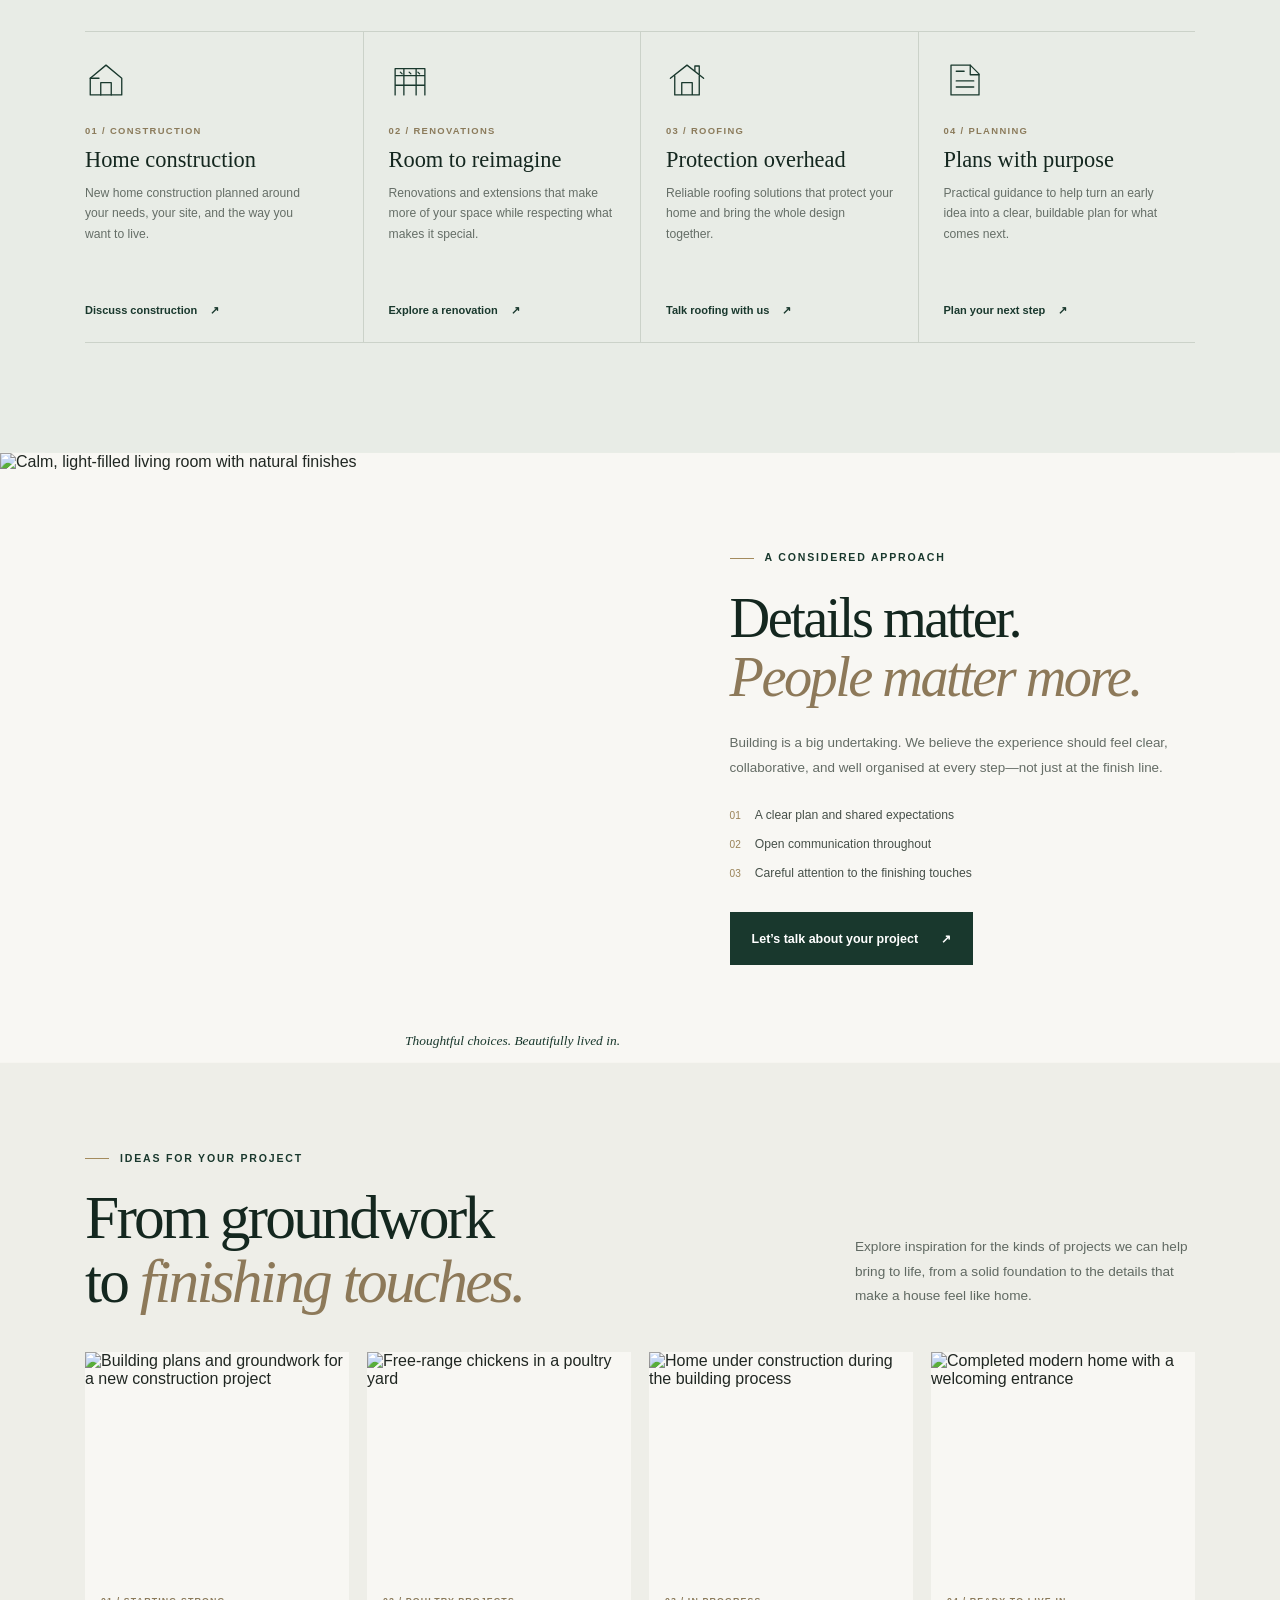
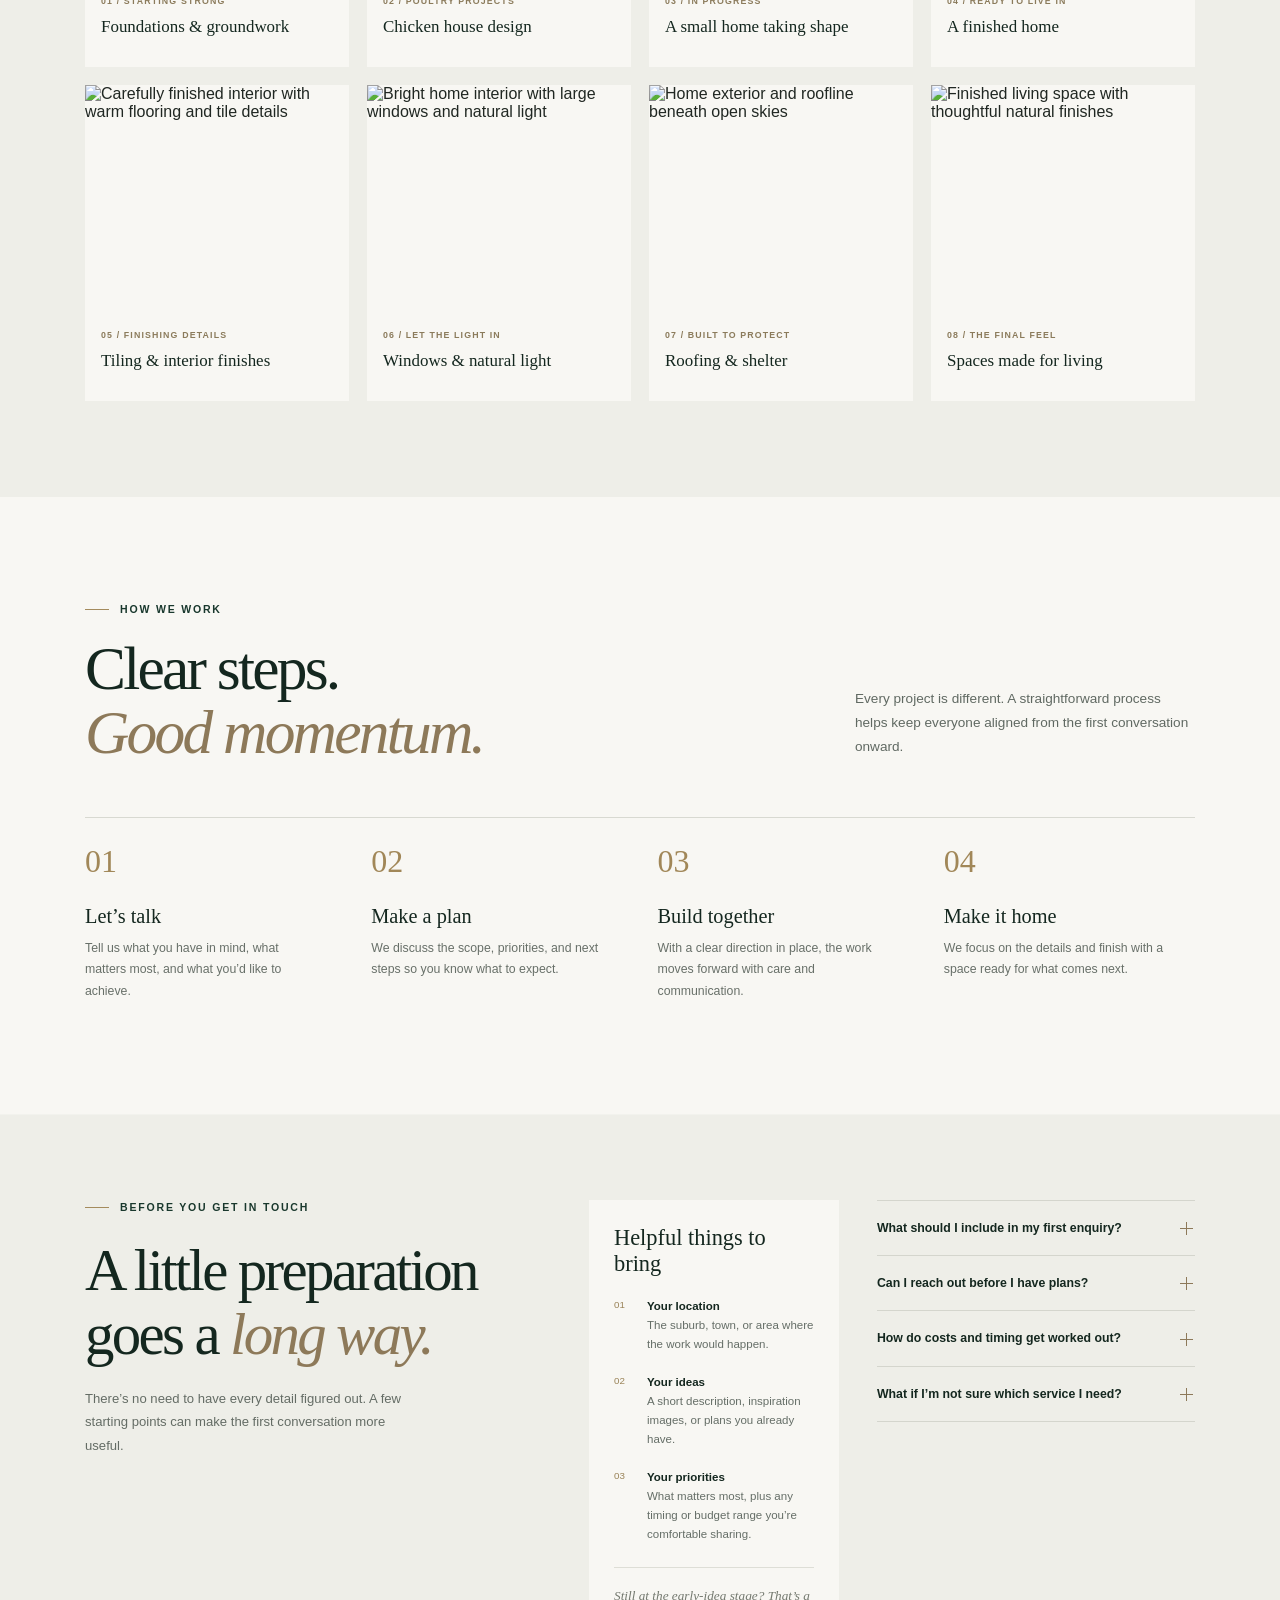
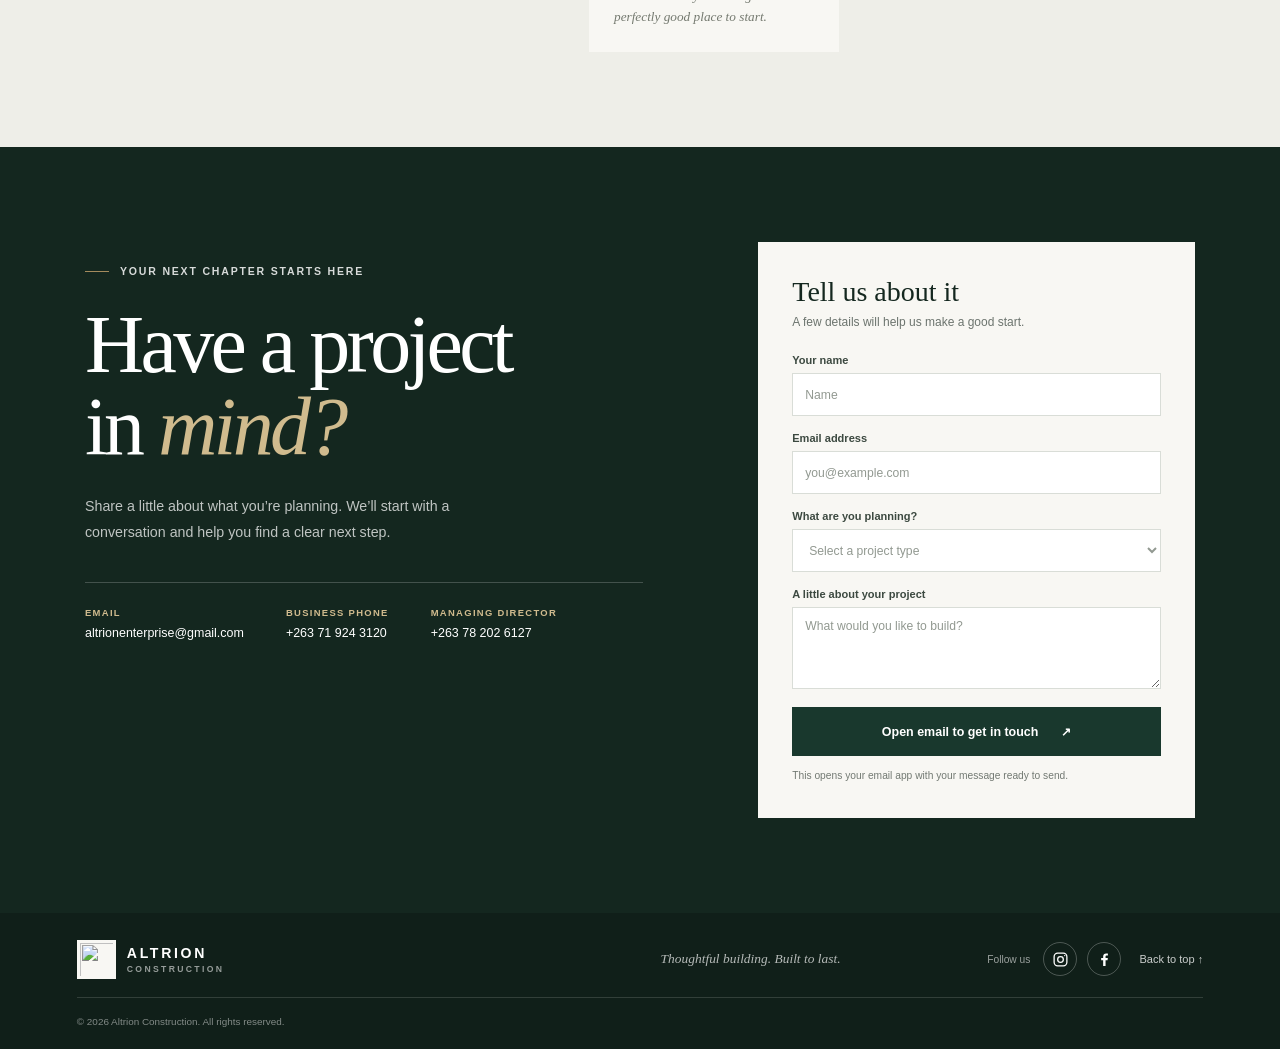
==== commit 03674cde: "Add files via upload" ====
--- a/index.html
+++ b/index.html
@@ -1,852 +1,334 @@
-<!DOCTYPE html>
-<html lang="en">
-<head>
-  <meta charset="UTF-8" />
-  <meta name="viewport" content="width=device-width, initial-scale=1.0" />
-  <title>Portfolio — Front-End Developer & UI Designer | Zimbabwe</title>
-  <meta name="description" content="Luxury cinematic digital experiences. Front-end Developer & UI Designer from Zimbabwe." />
-
-  <!-- ===================== FONTS ===================== -->
-  <link rel="preconnect" href="https://fonts.googleapis.com" />
-  <link rel="preconnect" href="https://fonts.gstatic.com" crossorigin />
-  <link href="https://fonts.googleapis.com/css2?family=Cormorant+Garamond:ital,wght@0,300;0,400;0,600;1,300;1,400&family=DM+Sans:wght@300;400;500&display=swap" rel="stylesheet" />
-
-  <!-- ===================== TAILWIND ===================== -->
-  <script src="https://cdn.tailwindcss.com"></script>
-
-  <!-- ===================== GSAP ===================== -->
-  <script src="https://cdnjs.cloudflare.com/ajax/libs/gsap/3.12.5/gsap.min.js"></script>
-  <script src="https://cdnjs.cloudflare.com/ajax/libs/gsap/3.12.5/ScrollTrigger.min.js"></script>
-
-  <script>
-    tailwind.config = {
-      theme: {
-        extend: {
-          colors: {
-            'void': '#0b0b0f',
-            'void-2': '#111116',
-            'void-3': '#16161d',
-            'gold': '#D4AF37',
-            'gold-light': '#e8cb5f',
-            'gold-dim': 'rgba(212,175,55,0.15)',
-          },
-          fontFamily: {
-            'serif': ['Cormorant Garamond', 'Georgia', 'serif'],
-            'sans': ['DM Sans', 'sans-serif'],
-          },
-        }
-      }
-    }
-  </script>
-
-  <style>
-    /* ===================== RESET & BASE ===================== */
-    *, *::before, *::after { box-sizing: border-box; margin: 0; padding: 0; }
-    html { scroll-behavior: smooth; overflow-x: hidden; }
-    body {
-      background: #0b0b0f;
-      color: #e8e6e0;
-      font-family: 'DM Sans', sans-serif;
-      overflow-x: hidden;
-      cursor: none;
-    }
-
-    /* ===================== CUSTOM CURSOR ===================== */
-    #cursor {
-      width: 10px; height: 10px;
-      background: #D4AF37;
-      border-radius: 50%;
-      position: fixed; top: 0; left: 0;
-      pointer-events: none; z-index: 9999;
-      transform: translate(-50%, -50%);
-      transition: width .3s, height .3s, background .3s;
-    }
-    #cursor-ring {
-      width: 38px; height: 38px;
-      border: 1px solid rgba(212,175,55,0.5);
-      border-radius: 50%;
-      position: fixed; top: 0; left: 0;
-      pointer-events: none; z-index: 9998;
-      transform: translate(-50%, -50%);
-      transition: width .4s cubic-bezier(.16,1,.3,1), height .4s cubic-bezier(.16,1,.3,1), border-color .3s;
-    }
-    body:hover #cursor-ring { border-color: rgba(212,175,55,0.7); }
-    a:hover ~ #cursor, button:hover ~ #cursor { width: 20px; height: 20px; background: #e8cb5f; }
-
-    /* ===================== SCROLLBAR ===================== */
-    ::-webkit-scrollbar { width: 3px; }
-    ::-webkit-scrollbar-track { background: #0b0b0f; }
-    ::-webkit-scrollbar-thumb { background: #D4AF37; }
-
-    /* ===================== NOISE OVERLAY ===================== */
-    body::before {
-      content: '';
-      position: fixed; inset: 0;
-      background-image: url("data:image/svg+xml,%3Csvg viewBox='0 0 200 200' xmlns='http://www.w3.org/2000/svg'%3E%3Cfilter id='n'%3E%3CfeTurbulence type='fractalNoise' baseFrequency='0.9' numOctaves='4' stitchTiles='stitch'/%3E%3C/filter%3E%3Crect width='100%25' height='100%25' filter='url(%23n)' opacity='0.03'/%3E%3C/svg%3E");
-      opacity: 0.04; pointer-events: none; z-index: 1; mix-blend-mode: overlay;
-    }
-
-    /* ===================== HORIZONTAL GOLD LINE ===================== */
-    .gold-line { width: 40px; height: 1px; background: #D4AF37; display: inline-block; vertical-align: middle; margin-right: 12px; }
-
-    /* ===================== HERO ===================== */
-    #hero {
-      position: relative; min-height: 100vh; display: flex; align-items: center;
-      overflow: hidden;
-    }
-    #hero-bg {
-      position: absolute; inset: 0; z-index: 0;
-      /* REPLACE WITH YOUR CINEMATIC TECH WORKSPACE IMAGE */
-      background: url('https://images.unsplash.com/photo-1518770660439-4636190af475?w=1920&q=80') center/cover no-repeat;
-      filter: brightness(0.18) blur(2px);
-      transform: scale(1.08);
-      will-change: transform;
-    }
-    #hero-vignette {
-      position: absolute; inset: 0; z-index: 1;
-      background: radial-gradient(ellipse at center, transparent 20%, #0b0b0f 80%);
-    }
-    #hero-bottom-fade {
-      position: absolute; bottom: 0; left: 0; right: 0; height: 200px; z-index: 2;
-      background: linear-gradient(to bottom, transparent, #0b0b0f);
-    }
-    .hero-content { position: relative; z-index: 3; }
-    .hero-tag {
-      display: inline-flex; align-items: center;
-      font-size: 0.7rem; letter-spacing: 0.2em; text-transform: uppercase;
-      color: #D4AF37; font-family: 'DM Sans', sans-serif; font-weight: 500;
-      opacity: 0;
-    }
-    .hero-headline {
-      font-family: 'Cormorant Garamond', serif;
-      font-weight: 300; line-height: 1.05;
-      color: #f0ece3;
-      opacity: 0; transform: translateY(40px);
-    }
-    .hero-sub { opacity: 0; transform: translateY(20px); }
-    .hero-portrait-wrap {
-      position: absolute; right: 5%; top: 50%; transform: translateY(-50%);
-      z-index: 4;
-      opacity: 0;
-    }
-    .hero-portrait {
-      width: clamp(200px, 22vw, 340px);
-      aspect-ratio: 3/4;
-      object-fit: cover;
-      border-radius: 2px;
-      filter: grayscale(20%) contrast(1.05);
-      box-shadow: 0 40px 120px rgba(0,0,0,0.8), 0 0 0 1px rgba(212,175,55,0.15);
-    }
-    .portrait-accent {
-      position: absolute; bottom: -16px; right: -16px;
-      width: 70%; height: 70%;
-      border: 1px solid rgba(212,175,55,0.25);
-      border-radius: 2px;
-      z-index: -1;
-    }
-    .scroll-indicator {
-      position: absolute; bottom: 40px; left: 50%; transform: translateX(-50%);
-      z-index: 5; display: flex; flex-direction: column; align-items: center; gap: 8px;
-      opacity: 0;
-    }
-    .scroll-indicator span { font-size: 0.6rem; letter-spacing: 0.25em; text-transform: uppercase; color: rgba(212,175,55,0.6); }
-    .scroll-line { width: 1px; height: 50px; background: linear-gradient(to bottom, rgba(212,175,55,0.6), transparent); animation: scrollPulse 2s ease-in-out infinite; }
-    @keyframes scrollPulse { 0%,100%{opacity:0.4;transform:scaleY(1)} 50%{opacity:1;transform:scaleY(1.15)} }
-
-    /* ===================== NAV ===================== */
-    #nav {
-      position: fixed; top: 0; left: 0; right: 0; z-index: 100;
-      padding: 24px 40px;
-      display: flex; justify-content: space-between; align-items: center;
-      transition: background 0.5s, padding 0.5s;
-    }
-    #nav.scrolled { background: rgba(11,11,15,0.92); backdrop-filter: blur(20px); padding: 16px 40px; border-bottom: 1px solid rgba(212,175,55,0.1); }
-    .nav-logo { font-family: 'Cormorant Garamond', serif; font-size: 1.4rem; font-weight: 300; color: #f0ece3; letter-spacing: 0.05em; }
-    .nav-logo span { color: #D4AF37; }
-    .nav-links { display: flex; gap: 36px; list-style: none; }
-    .nav-links a { font-size: 0.7rem; letter-spacing: 0.18em; text-transform: uppercase; color: rgba(240,236,227,0.6); text-decoration: none; transition: color 0.3s; }
-    .nav-links a:hover { color: #D4AF37; }
-
-    /* ===================== SECTIONS ===================== */
-    .section-label {
-      font-size: 0.65rem; letter-spacing: 0.25em; text-transform: uppercase;
-      color: #D4AF37; font-weight: 500; display: flex; align-items: center;
-      margin-bottom: 20px;
-    }
-    .section-label::before { content:''; display:inline-block; width:30px; height:1px; background:#D4AF37; margin-right:12px; }
-
-    /* ===================== SKILLS ===================== */
-    #skills { background: #0b0b0f; position: relative; overflow: hidden; }
-    .skill-item {
-      border-top: 1px solid rgba(212,175,55,0.12);
-      padding: 28px 0;
-      display: flex; align-items: center; justify-content: space-between;
-      opacity: 0; transform: translateX(-30px);
-      transition: border-color 0.3s;
-      cursor: default;
-    }
-    .skill-item:hover { border-top-color: rgba(212,175,55,0.5); }
-    .skill-item:hover .skill-num { color: #D4AF37; }
-    .skill-num { font-family: 'Cormorant Garamond', serif; font-size: 1rem; color: rgba(212,175,55,0.35); font-weight: 300; min-width: 40px; }
-    .skill-name { font-family: 'Cormorant Garamond', serif; font-size: clamp(1.4rem, 3vw, 2rem); font-weight: 300; color: #f0ece3; flex: 1; padding: 0 24px; }
-    .skill-tag { font-size: 0.65rem; letter-spacing: 0.15em; text-transform: uppercase; color: rgba(212,175,55,0.5); }
-    .skills-image-grid { display: grid; grid-template-columns: 1fr 1fr; gap: 12px; }
-    .skills-img {
-      width: 100%; aspect-ratio: 4/3; object-fit: cover; border-radius: 2px;
-      filter: grayscale(30%); transition: filter 0.5s, transform 0.5s;
-      opacity: 0; transform: scale(0.95);
-    }
-    .skills-img:hover { filter: grayscale(0%); transform: scale(1.02); }
-    .skills-img:first-child { grid-column: 1/-1; aspect-ratio: 16/7; }
-
-    /* ===================== PROJECTS ===================== */
-    #projects { background: #0b0b0f; }
-    .project-grid { display: grid; grid-template-columns: repeat(2, 1fr); gap: 2px; }
-    .project-card {
-      position: relative; overflow: hidden; cursor: pointer;
-      aspect-ratio: 4/3;
-      opacity: 0; transform: translateY(40px);
-    }
-    .project-card img {
-      width: 100%; height: 100%; object-fit: cover;
-      transition: transform 0.8s cubic-bezier(.16,1,.3,1), filter 0.5s;
-      filter: brightness(0.7) grayscale(20%);
-      will-change: transform;
-    }
-    .project-card:hover img { transform: scale(1.06); filter: brightness(0.85) grayscale(0%); }
-    .project-overlay {
-      position: absolute; inset: 0;
-      background: linear-gradient(to top, rgba(11,11,15,0.95) 0%, transparent 60%);
-      display: flex; flex-direction: column; justify-content: flex-end;
-      padding: 28px;
-      transition: background 0.5s;
-    }
-    .project-card:hover .project-overlay { background: linear-gradient(to top, rgba(11,11,15,0.98) 0%, rgba(11,11,15,0.2) 70%); }
-    .project-num { font-size: 0.6rem; letter-spacing: 0.2em; color: #D4AF37; text-transform: uppercase; margin-bottom: 6px; }
-    .project-title { font-family: 'Cormorant Garamond', serif; font-size: clamp(1.1rem, 2vw, 1.6rem); font-weight: 300; color: #f0ece3; margin-bottom: 4px; }
-    .project-type { font-size: 0.65rem; color: rgba(240,236,227,0.4); letter-spacing: 0.12em; text-transform: uppercase; }
-    .project-arrow {
-      position: absolute; top: 20px; right: 20px;
-      width: 36px; height: 36px; border: 1px solid rgba(212,175,55,0.3);
-      border-radius: 50%; display: flex; align-items: center; justify-content: center;
-      color: #D4AF37; font-size: 0.8rem;
-      opacity: 0; transform: scale(0.8);
-      transition: opacity 0.3s, transform 0.3s, background 0.3s;
-    }
-    .project-card:hover .project-arrow { opacity: 1; transform: scale(1); }
-    .project-card:hover .project-arrow:hover { background: rgba(212,175,55,0.15); }
-
-    /* ===================== CTA ===================== */
-    #contact {
-      position: relative; overflow: hidden;
-      /* REPLACE WITH YOUR CTA BACKGROUND */
-      background: #0b0b0f;
-    }
-    #contact-bg {
-      position: absolute; inset: 0;
-      background: radial-gradient(ellipse at 50% 50%, rgba(212,175,55,0.06) 0%, transparent 70%);
-      z-index: 0;
-    }
-    .contact-content { position: relative; z-index: 1; }
-    .cta-headline {
-      font-family: 'Cormorant Garamond', serif;
-      font-weight: 300; line-height: 1.05;
-      color: #f0ece3;
-      opacity: 0; transform: translateY(40px);
-    }
-    .btn-primary {
-      display: inline-flex; align-items: center; gap: 10px;
-      padding: 16px 36px;
-      background: transparent; border: 1px solid rgba(212,175,55,0.6);
-      color: #D4AF37; font-size: 0.72rem; letter-spacing: 0.18em; text-transform: uppercase;
-      text-decoration: none; border-radius: 1px;
-      transition: background 0.4s, border-color 0.4s, color 0.4s, box-shadow 0.4s, transform 0.3s;
-      cursor: none;
-      opacity: 0; transform: translateY(20px);
-    }
-    .btn-primary:hover {
-      background: rgba(212,175,55,0.1); border-color: #D4AF37;
-      box-shadow: 0 0 30px rgba(212,175,55,0.2), inset 0 0 30px rgba(212,175,55,0.05);
-      transform: translateY(-2px);
-    }
-    .btn-secondary {
-      display: inline-flex; align-items: center; gap: 10px;
-      padding: 16px 36px;
-      background: #D4AF37; border: 1px solid #D4AF37;
-      color: #0b0b0f; font-size: 0.72rem; letter-spacing: 0.18em; text-transform: uppercase;
-      text-decoration: none; border-radius: 1px;
-      transition: background 0.4s, box-shadow 0.4s, transform 0.3s;
-      cursor: none;
-      opacity: 0; transform: translateY(20px);
-    }
-    .btn-secondary:hover {
-      background: #e8cb5f;
-      box-shadow: 0 0 40px rgba(212,175,55,0.4);
-      transform: translateY(-2px);
-    }
-
-    /* ===================== STICKY WHATSAPP ===================== */
-    #whatsapp-float {
-      position: fixed; bottom: 32px; right: 32px; z-index: 200;
-      width: 52px; height: 52px;
-      background: #25D366; border-radius: 50%;
-      display: flex; align-items: center; justify-content: center;
-      box-shadow: 0 8px 32px rgba(37,211,102,0.35);
-      transition: transform 0.3s cubic-bezier(.16,1,.3,1), box-shadow 0.3s;
-      text-decoration: none;
-    }
-    #whatsapp-float:hover { transform: scale(1.1); box-shadow: 0 12px 48px rgba(37,211,102,0.5); }
-    #whatsapp-float svg { width: 26px; height: 26px; fill: white; }
-
-    /* ===================== FOOTER ===================== */
-    footer { border-top: 1px solid rgba(212,175,55,0.1); }
-
-    /* ===================== REVEAL CLIP ===================== */
-    .clip-reveal { clip-path: inset(0 100% 0 0); }
-
-    /* ===================== PAGE LOADER ===================== */
-    #loader {
-      position: fixed; inset: 0; z-index: 9000;
-      background: #0b0b0f; display: flex; align-items: center; justify-content: center;
-      flex-direction: column; gap: 16px;
-    }
-    #loader-logo { font-family: 'Cormorant Garamond', serif; font-size: 2rem; color: #f0ece3; font-weight: 300; opacity: 0; }
-    #loader-bar-wrap { width: 160px; height: 1px; background: rgba(212,175,55,0.15); overflow: hidden; }
-    #loader-bar { height: 100%; width: 0; background: #D4AF37; }
-
-    /* ===================== MOBILE NAV ===================== */
-    #menu-toggle { display: none; flex-direction: column; gap: 5px; cursor: none; background: none; border: none; padding: 4px; }
-    #menu-toggle span { display: block; width: 24px; height: 1px; background: #f0ece3; transition: all 0.3s; }
-    #mobile-menu { display: none; position: fixed; inset: 0; z-index: 98; background: rgba(11,11,15,0.97); flex-direction: column; align-items: center; justify-content: center; gap: 40px; }
-    #mobile-menu.open { display: flex; }
-    #mobile-menu a { font-family: 'Cormorant Garamond', serif; font-size: 2.2rem; font-weight: 300; color: #f0ece3; text-decoration: none; letter-spacing: 0.05em; transition: color 0.3s; }
-    #mobile-menu a:hover { color: #D4AF37; }
-
-    /* ===================== TILT ===================== */
-    .tilt-card { transform-style: preserve-3d; transition: transform 0.1s; }
-
-    /* ===================== RESPONSIVE ===================== */
-    @media (max-width: 1024px) {
-      .hero-portrait-wrap { display: none; }
-      .project-grid { grid-template-columns: 1fr; }
-    }
-    @media (max-width: 768px) {
-      #nav { padding: 18px 20px; }
-      #nav.scrolled { padding: 14px 20px; }
-      .nav-links { display: none; }
-      #menu-toggle { display: flex; }
-      .skills-image-grid { grid-template-columns: 1fr; }
-      .skills-img:first-child { aspect-ratio: 16/9; }
-      #whatsapp-float { bottom: 20px; right: 20px; width: 46px; height: 46px; }
-    }
-    @media (max-width: 480px) {
-      .project-grid { grid-template-columns: 1fr; }
-    }
-  </style>
-</head>
-<body>
-
-  <!-- ===================== CUSTOM CURSOR ===================== -->
-  <div id="cursor"></div>
-  <div id="cursor-ring"></div>
-
-  <!-- ===================== PAGE LOADER ===================== -->
-  <div id="loader">
-    <div id="loader-logo">SP</div>
-    <div id="loader-bar-wrap"><div id="loader-bar"></div></div>
-  </div>
-
-  <!-- ===================== NAVIGATION ===================== -->
-  <nav id="nav">
-    <a href="#hero" class="nav-logo">Soft<span>Pro</span></a>
-    <ul class="nav-links">
-      <li><a href="#skills">Skills</a></li>
-      <li><a href="#projects">Work</a></li>
-      <li><a href="#contact">Contact</a></li>
-    </ul>
-    <!-- Mobile menu toggle -->
-    <button id="menu-toggle" aria-label="Menu">
-      <span></span><span></span><span></span>
-    </button>
-  </nav>
-
-  <!-- ===================== MOBILE MENU ===================== -->
-  <div id="mobile-menu">
-    <a href="#skills" onclick="closeMobileMenu()">Skills</a>
-    <a href="#projects" onclick="closeMobileMenu()">Work</a>
-    <a href="#contact" onclick="closeMobileMenu()">Contact</a>
-    <a href="https://wa.me/263788146368?text=Hi%20I%20want%20a%20website%20built" target="_blank" style="color:#D4AF37;">WhatsApp</a>
-  </div>
-
-  <!-- =====================================================================
-       SCENE 1: HERO — IDENTITY REVEAL
-  ====================================================================== -->
-  <section id="hero">
-    <!-- REPLACE WITH YOUR CINEMATIC TECH WORKSPACE BACKGROUND -->
-    <div id="hero-bg"></div>
-    <div id="hero-vignette"></div>
-    <div id="hero-bottom-fade"></div>
-
-    <!-- Developer portrait (top-right, desktop only) -->
-    <div class="hero-portrait-wrap">
-      <div style="position:relative;display:inline-block;">
-        <!-- REPLACE WITH YOUR PROFESSIONAL PORTRAIT -->
-        <img
-          src="https://images.unsplash.com/photo-1507003211169-0a1dd7228f2d?w=680&q=85"
-          alt="Developer Portrait"
-          class="hero-portrait"
-          loading="eager"
-          width="340" height="453"
-        />
-        <div class="portrait-accent"></div>
-      </div>
-    </div>
-
-    <!-- Hero text content -->
-    <div class="hero-content container mx-auto px-6 md:px-12 lg:px-20 max-w-5xl w-full">
-      <div class="hero-tag mb-6">
-        <span class="gold-line"></span>Available for Projects · Zimbabwe
-      </div>
-
-      <h1 class="hero-headline text-5xl md:text-7xl lg:text-8xl mb-8 max-w-2xl" id="hero-h1">
-        I Build<br />
-        <em style="color:#D4AF37;">Cinematic</em><br />
-        Digital Experiences
-      </h1>
-
-      <p class="hero-sub text-sm md:text-base text-gray-400 mb-10 max-w-md leading-relaxed" style="letter-spacing:0.04em;">
-        Front-end Developer &nbsp;·&nbsp; UI Designer &nbsp;·&nbsp; Creator<br/>
-        <span style="color:rgba(212,175,55,0.7);">Zimbabwe</span>
-      </p>
-
-      <div class="flex flex-wrap gap-4">
-        <a href="https://wa.me/263788146368?text=Hi%20I%20want%20a%20website%20built"
-           target="_blank"
-           class="btn-secondary" id="hero-btn1"
-           style="opacity:0;transform:translateY(20px);">
-          <!-- WhatsApp icon -->
-          <svg width="16" height="16" viewBox="0 0 24 24" fill="currentColor"><path d="M17.472 14.382c-.297-.149-1.758-.867-2.03-.967-.273-.099-.471-.148-.67.15-.197.297-.767.966-.94 1.164-.173.199-.347.223-.644.075-.297-.15-1.255-.463-2.39-1.475-.883-.788-1.48-1.761-1.653-2.059-.173-.297-.018-.458.13-.606.134-.133.298-.347.446-.52.149-.174.198-.298.298-.497.099-.198.05-.371-.025-.52-.075-.149-.669-1.612-.916-2.207-.242-.579-.487-.5-.669-.51-.173-.008-.371-.01-.57-.01-.198 0-.52.074-.792.372-.272.297-1.04 1.016-1.04 2.479 0 1.462 1.065 2.875 1.213 3.074.149.198 2.096 3.2 5.077 4.487.709.306 1.262.489 1.694.625.712.227 1.36.195 1.871.118.571-.085 1.758-.719 2.006-1.413.248-.694.248-1.289.173-1.413-.074-.124-.272-.198-.57-.347m-5.421 7.403h-.004a9.87 9.87 0 01-5.031-1.378l-.361-.214-3.741.982.998-3.648-.235-.374a9.86 9.86 0 01-1.51-5.26c.001-5.45 4.436-9.884 9.888-9.884 2.64 0 5.122 1.03 6.988 2.898a9.825 9.825 0 012.893 6.994c-.003 5.45-4.437 9.884-9.885 9.884m8.413-18.297A11.815 11.815 0 0012.05 0C5.495 0 .16 5.335.157 11.892c0 2.096.547 4.142 1.588 5.945L.057 24l6.305-1.654a11.882 11.882 0 005.683 1.448h.005c6.554 0 11.89-5.335 11.893-11.893a11.821 11.821 0 00-3.48-8.413z"/></svg>
-          Let's Talk
-        </a>
-        <a href="#projects" class="btn-primary" id="hero-btn2" style="opacity:0;transform:translateY(20px);">
-          View Work &nbsp;→
-        </a>
-      </div>
-    </div>
-
-    <!-- Scroll indicator -->
-    <div class="scroll-indicator">
-      <span>Scroll</span>
-      <div class="scroll-line"></div>
-    </div>
-  </section>
-
-  <!-- =====================================================================
-       SCENE 2: SKILLS — WHAT I DO
-  ====================================================================== -->
-  <section id="skills" class="py-32 md:py-40 px-6 md:px-12 lg:px-20">
-    <div class="max-w-7xl mx-auto">
-      <div class="grid grid-cols-1 lg:grid-cols-2 gap-16 lg:gap-24 items-start">
-
-        <!-- Left: Text + Skills list -->
-        <div>
-          <div class="section-label" id="skills-label" style="opacity:0;">What I Do</div>
-          <h2 id="skills-h2" style="font-family:'Cormorant Garamond',serif; font-size:clamp(2.4rem,5vw,4rem); font-weight:300; line-height:1.1; color:#f0ece3; margin-bottom:48px; opacity:0; transform:translateY(30px);">
-            Crafting interfaces<br />
-            <em style="color:#D4AF37;">that move people</em>
-          </h2>
-
-          <!-- Skills list -->
-          <div id="skills-list">
-            <div class="skill-item">
-              <span class="skill-num">01</span>
-              <span class="skill-name">High-End Cinematic Websites</span>
-              <span class="skill-tag">GSAP · Tailwind</span>
-            </div>
-            <div class="skill-item">
-              <span class="skill-num">02</span>
-              <span class="skill-name">UI / UX Design Systems</span>
-              <span class="skill-tag">Figma · Research</span>
-            </div>
-            <div class="skill-item">
-              <span class="skill-num">03</span>
-              <span class="skill-name">Mobile-First Responsive Apps</span>
-              <span class="skill-tag">Performance</span>
-            </div>
-            <div class="skill-item">
-              <span class="skill-num">04</span>
-              <span class="skill-name">Freelance Web Development</span>
-              <span class="skill-tag">Full Delivery</span>
-            </div>
-          </div>
-
-          <p id="skills-p" style="opacity:0;margin-top:40px;font-size:0.88rem;line-height:1.9;color:rgba(240,236,227,0.5);max-width:400px;">
-            Every project is approached with cinematic intent — where design meets code in seamless, premium storytelling that converts visitors into clients.
-          </p>
-        </div>
-
-        <!-- Right: Image grid -->
-        <div class="skills-image-grid" id="skills-imgs">
-          <!-- REPLACE WITH YOUR CODING SETUP PHOTO -->
-          <img src="https://images.unsplash.com/photo-1461749280684-dccba630e2f6?w=900&q=80"
-               alt="Coding setup" class="skills-img" loading="lazy" width="900" height="506" />
-          <!-- REPLACE WITH YOUR DUAL MONITOR SETUP -->
-          <img src="https://images.unsplash.com/photo-1498050108023-c5249f4df085?w=500&q=75"
-               alt="Design setup" class="skills-img" loading="lazy" width="500" height="375" />
-          <!-- REPLACE WITH YOUR FIGMA / UI DESIGN SCREEN -->
-          <img src="https://images.unsplash.com/photo-1581291518857-4e27b48ff24e?w=500&q=75"
-               alt="UI design screen" class="skills-img" loading="lazy" width="500" height="375" />
-        </div>
-
-      </div>
-    </div>
-  </section>
-
-  <!-- =====================================================================
-       SCENE 3: PROJECT SHOWCASE
-  ====================================================================== -->
-  <section id="projects" class="py-24 md:py-32 px-0">
-    <div class="max-w-7xl mx-auto px-6 md:px-12 lg:px-20 mb-16">
-      <div class="section-label" id="proj-label" style="opacity:0;">Selected Work</div>
-      <h2 id="proj-h2" style="font-family:'Cormorant Garamond',serif;font-size:clamp(2.4rem,5vw,4rem);font-weight:300;line-height:1.1;color:#f0ece3;opacity:0;transform:translateY(30px);">
-        Projects that<br />
-        <em style="color:#D4AF37;">define the standard</em>
-      </h2>
-    </div>
-
-    <!-- Project grid -->
-    <div class="project-grid" id="project-grid">
-
-      <!-- Project 1: Business Website UI -->
-      <div class="project-card tilt-card" data-title="Nexus Corporate" data-type="Business Website UI">
-        <!-- REPLACE WITH YOUR BUSINESS WEBSITE MOCKUP -->
-        <img src="https://images.unsplash.com/photo-1467232004584-a241de8bcf5d?w=900&q=80"
-             alt="Business website UI mockup" loading="lazy" width="900" height="675" />
-        <div class="project-overlay">
-          <div class="project-num">Project 01</div>
-          <div class="project-title">Nexus Corporate</div>
-          <div class="project-type">Business Website · UI Design</div>
-        </div>
-        <div class="project-arrow">↗</div>
-      </div>
-
-      <!-- Project 2: Mobile App UI -->
-      <div class="project-card tilt-card" data-title="Pulse Mobile App" data-type="Mobile App UI Design">
-        <!-- REPLACE WITH YOUR MOBILE APP UI DESIGN -->
-        <img src="https://images.unsplash.com/photo-1512941937669-90a1b58e7e9c?w=900&q=80"
-             alt="Mobile app UI design" loading="lazy" width="900" height="675" />
-        <div class="project-overlay">
-          <div class="project-num">Project 02</div>
-          <div class="project-title">Pulse Mobile App</div>
-          <div class="project-type">Mobile App · UI/UX Design</div>
-        </div>
-        <div class="project-arrow">↗</div>
-      </div>
-
-      <!-- Project 3: E-Commerce -->
-      <div class="project-card tilt-card" data-title="Aurum Store" data-type="E-Commerce Website Design">
-        <!-- REPLACE WITH YOUR E-COMMERCE UI DESIGN -->
-        <img src="https://images.unsplash.com/photo-1607082348824-0a96f2a4b9da?w=900&q=80"
-             alt="E-commerce website design" loading="lazy" width="900" height="675" />
-        <div class="project-overlay">
-          <div class="project-num">Project 03</div>
-          <div class="project-title">Aurum Store</div>
-          <div class="project-type">E-Commerce · Full UI Design</div>
-        </div>
-        <div class="project-arrow">↗</div>
-      </div>
-
-      <!-- Project 4: Creative Landing Page -->
-      <div class="project-card tilt-card" data-title="Forma Creative" data-type="Creative Landing Page">
-        <!-- REPLACE WITH YOUR CREATIVE LANDING PAGE DESIGN -->
-        <img src="https://images.unsplash.com/photo-1558655146-9f40138edfeb?w=900&q=80"
-             alt="Creative landing page design" loading="lazy" width="900" height="675" />
-        <div class="project-overlay">
-          <div class="project-num">Project 04</div>
-          <div class="project-title">Forma Creative</div>
-          <div class="project-type">Creative Landing · Motion</div>
-        </div>
-        <div class="project-arrow">↗</div>
-      </div>
-
-    </div>
-  </section>
-
-  <!-- Project lightbox overlay -->
-  <div id="lightbox" style="position:fixed;inset:0;z-index:5000;background:rgba(11,11,15,0);backdrop-filter:blur(0px);display:none;align-items:center;justify-content:center;">
-    <div id="lightbox-inner" style="max-width:900px;width:90%;opacity:0;transform:scale(0.9);">
-      <img id="lightbox-img" src="" alt="" style="width:100%;border-radius:2px;box-shadow:0 40px 120px rgba(0,0,0,0.9);" />
-      <div style="margin-top:20px;display:flex;justify-content:space-between;align-items:flex-end;">
-        <div>
-          <div id="lightbox-title" style="font-family:'Cormorant Garamond',serif;font-size:1.8rem;font-weight:300;color:#f0ece3;"></div>
-          <div id="lightbox-type" style="font-size:0.65rem;letter-spacing:0.18em;text-transform:uppercase;color:#D4AF37;margin-top:4px;"></div>
-        </div>
-        <button id="lightbox-close" style="background:none;border:1px solid rgba(212,175,55,0.3);color:#D4AF37;width:40px;height:40px;border-radius:50%;font-size:1.2rem;cursor:none;transition:background 0.3s;">✕</button>
-      </div>
-    </div>
-  </div>
-
-  <!-- =====================================================================
-       SCENE 4: CONTACT / CTA — CONVERSION SECTION
-  ====================================================================== -->
-  <section id="contact" class="py-40 md:py-56 px-6 md:px-12 lg:px-20 text-center relative overflow-hidden">
-    <div id="contact-bg"></div>
-
-    <!-- Decorative gold rings -->
-    <div style="position:absolute;top:50%;left:50%;transform:translate(-50%,-50%);width:min(700px,90vw);height:min(700px,90vw);border:1px solid rgba(212,175,55,0.06);border-radius:50%;pointer-events:none;z-index:0;"></div>
-    <div style="position:absolute;top:50%;left:50%;transform:translate(-50%,-50%);width:min(500px,70vw);height:min(500px,70vw);border:1px solid rgba(212,175,55,0.09);border-radius:50%;pointer-events:none;z-index:0;"></div>
-    <div style="position:absolute;top:50%;left:50%;transform:translate(-50%,-50%);width:min(300px,50vw);height:min(300px,50vw);border:1px solid rgba(212,175,55,0.12);border-radius:50%;pointer-events:none;z-index:0;"></div>
-
-    <div class="contact-content max-w-4xl mx-auto">
-      <div class="section-label justify-center mb-6" id="cta-label" style="opacity:0;">Get In Touch</div>
-
-      <h2 class="cta-headline text-5xl md:text-7xl lg:text-8xl mb-6" id="cta-h2">
-        Let's Build<br />
-        <em style="color:#D4AF37;">Something Powerful</em>
-      </h2>
-
-      <p id="cta-p" style="opacity:0;transform:translateY(20px);font-size:0.9rem;line-height:1.9;color:rgba(240,236,227,0.45);max-width:460px;margin:0 auto 52px;letter-spacing:0.03em;">
-        Ready to transform your vision into a premium digital experience?<br />
-        High-ticket clients deserve a world-class front.
-      </p>
-
-      <!-- CTA Buttons -->
-      <div class="flex flex-wrap gap-4 justify-center mb-16" id="cta-btns">
-        <!-- WhatsApp -->
-        <a href="https://wa.me/263788146368?text=Hi%20I%20want%20a%20website%20built"
-           target="_blank" class="btn-secondary">
-          <svg width="16" height="16" viewBox="0 0 24 24" fill="currentColor"><path d="M17.472 14.382c-.297-.149-1.758-.867-2.03-.967-.273-.099-.471-.148-.67.15-.197.297-.767.966-.94 1.164-.173.199-.347.223-.644.075-.297-.15-1.255-.463-2.39-1.475-.883-.788-1.48-1.761-1.653-2.059-.173-.297-.018-.458.13-.606.134-.133.298-.347.446-.52.149-.174.198-.298.298-.497.099-.198.05-.371-.025-.52-.075-.149-.669-1.612-.916-2.207-.242-.579-.487-.5-.669-.51-.173-.008-.371-.01-.57-.01-.198 0-.52.074-.792.372-.272.297-1.04 1.016-1.04 2.479 0 1.462 1.065 2.875 1.213 3.074.149.198 2.096 3.2 5.077 4.487.709.306 1.262.489 1.694.625.712.227 1.36.195 1.871.118.571-.085 1.758-.719 2.006-1.413.248-.694.248-1.289.173-1.413-.074-.124-.272-.198-.57-.347m-5.421 7.403h-.004a9.87 9.87 0 01-5.031-1.378l-.361-.214-3.741.982.998-3.648-.235-.374a9.86 9.86 0 01-1.51-5.26c.001-5.45 4.436-9.884 9.888-9.884 2.64 0 5.122 1.03 6.988 2.898a9.825 9.825 0 012.893 6.994c-.003 5.45-4.437 9.884-9.885 9.884m8.413-18.297A11.815 11.815 0 0012.05 0C5.495 0 .16 5.335.157 11.892c0 2.096.547 4.142 1.588 5.945L.057 24l6.305-1.654a11.882 11.882 0 005.683 1.448h.005c6.554 0 11.89-5.335 11.893-11.893a11.821 11.821 0 00-3.48-8.413z"/></svg>
-          WhatsApp
-        </a>
-        <!-- Email -->
-        <a href="mailto:softprosolutions097@gmail.com" class="btn-primary">
-          <svg width="16" height="16" fill="none" stroke="currentColor" stroke-width="1.5" viewBox="0 0 24 24"><path stroke-linecap="round" stroke-linejoin="round" d="M21.75 6.75v10.5a2.25 2.25 0 01-2.25 2.25h-15a2.25 2.25 0 01-2.25-2.25V6.75m19.5 0A2.25 2.25 0 0019.5 4.5h-15a2.25 2.25 0 00-2.25 2.25m19.5 0v.243a2.25 2.25 0 01-1.07 1.916l-7.5 4.615a2.25 2.25 0 01-2.36 0L3.32 8.91a2.25 2.25 0 01-1.07-1.916V6.75"/></svg>
-          Email Me
-        </a>
-        <!-- Call (mobile-friendly click-to-call) -->
-        <a href="tel:+263788146368" class="btn-primary">
-          <svg width="16" height="16" fill="none" stroke="currentColor" stroke-width="1.5" viewBox="0 0 24 24"><path stroke-linecap="round" stroke-linejoin="round" d="M2.25 6.75c0 8.284 6.716 15 15 15h2.25a2.25 2.25 0 002.25-2.25v-1.372c0-.516-.351-.966-.852-1.091l-4.423-1.106c-.44-.11-.902.055-1.173.417l-.97 1.293c-.282.376-.769.542-1.21.38a12.035 12.035 0 01-7.143-7.143c-.162-.441.004-.928.38-1.21l1.293-.97c.363-.271.527-.734.417-1.173L6.963 3.102a1.125 1.125 0 00-1.091-.852H4.5A2.25 2.25 0 002.25 4.5v2.25z"/></svg>
-          Call Now
-        </a>
-      </div>
-
-      <!-- Contact info -->
-      <div id="cta-info" style="opacity:0;display:flex;flex-wrap:wrap;gap:40px;justify-content:center;align-items:center;">
-        <div style="text-align:center;">
-          <div style="font-size:0.6rem;letter-spacing:0.2em;text-transform:uppercase;color:rgba(212,175,55,0.5);margin-bottom:6px;">Email</div>
-          <a href="mailto:softprosolutions097@gmail.com" style="font-size:0.85rem;color:rgba(240,236,227,0.7);text-decoration:none;transition:color 0.3s;" onmouseover="this.style.color='#D4AF37'" onmouseout="this.style.color='rgba(240,236,227,0.7)'">softprosolutions097@gmail.com</a>
-        </div>
-        <div style="width:1px;height:40px;background:rgba(212,175,55,0.15);"></div>
-        <div style="text-align:center;">
-          <div style="font-size:0.6rem;letter-spacing:0.2em;text-transform:uppercase;color:rgba(212,175,55,0.5);margin-bottom:6px;">Phone</div>
-          <a href="tel:+263788146368" style="display:block;font-size:0.85rem;color:rgba(240,236,227,0.7);text-decoration:none;transition:color 0.3s;" onmouseover="this.style.color='#D4AF37'" onmouseout="this.style.color='rgba(240,236,227,0.7)'"">+263 78 814 6368</a>
-          <a href="tel:+263711475077" style="display:block;font-size:0.85rem;color:rgba(240,236,227,0.7);text-decoration:none;transition:color 0.3s;" onmouseover="this.style.color='#D4AF37'" onmouseout="this.style.color='rgba(240,236,227,0.7)'">+263 71 147 5077</a>
-        </div>
-        <div style="width:1px;height:40px;background:rgba(212,175,55,0.15);"></div>
-        <div style="text-align:center;">
-          <div style="font-size:0.6rem;letter-spacing:0.2em;text-transform:uppercase;color:rgba(212,175,55,0.5);margin-bottom:6px;">Location</div>
-          <span style="font-size:0.85rem;color:rgba(240,236,227,0.7);">Zimbabwe 🇿🇼</span>
-        </div>
-      </div>
-    </div>
-  </section>
-
-  <!-- ===================== FOOTER ===================== -->
-  <footer class="py-8 px-6 md:px-12 lg:px-20">
-    <div class="max-w-7xl mx-auto flex flex-col md:flex-row justify-between items-center gap-4">
-      <span style="font-family:'Cormorant Garamond',serif;font-size:1.1rem;color:rgba(240,236,227,0.4);font-weight:300;">
-        Soft<span style="color:#D4AF37;">Pro</span> Solutions
-      </span>
-      <span style="font-size:0.65rem;letter-spacing:0.15em;color:rgba(240,236,227,0.2);text-transform:uppercase;">
-        © 2025 · Designed & Built in Zimbabwe
-      </span>
-    </div>
-  </footer>
-
-  <!-- ===================== STICKY WHATSAPP BUTTON ===================== -->
-  <a href="https://wa.me/263788146368?text=Hi%20I%20want%20a%20website%20built"
-     target="_blank" id="whatsapp-float" title="Chat on WhatsApp">
-    <svg viewBox="0 0 24 24" xmlns="http://www.w3.org/2000/svg">
-      <path d="M17.472 14.382c-.297-.149-1.758-.867-2.03-.967-.273-.099-.471-.148-.67.15-.197.297-.767.966-.94 1.164-.173.199-.347.223-.644.075-.297-.15-1.255-.463-2.39-1.475-.883-.788-1.48-1.761-1.653-2.059-.173-.297-.018-.458.13-.606.134-.133.298-.347.446-.52.149-.174.198-.298.298-.497.099-.198.05-.371-.025-.52-.075-.149-.669-1.612-.916-2.207-.242-.579-.487-.5-.669-.51-.173-.008-.371-.01-.57-.01-.198 0-.52.074-.792.372-.272.297-1.04 1.016-1.04 2.479 0 1.462 1.065 2.875 1.213 3.074.149.198 2.096 3.2 5.077 4.487.709.306 1.262.489 1.694.625.712.227 1.36.195 1.871.118.571-.085 1.758-.719 2.006-1.413.248-.694.248-1.289.173-1.413-.074-.124-.272-.198-.57-.347m-5.421 7.403h-.004a9.87 9.87 0 01-5.031-1.378l-.361-.214-3.741.982.998-3.648-.235-.374a9.86 9.86 0 01-1.51-5.26c.001-5.45 4.436-9.884 9.888-9.884 2.64 0 5.122 1.03 6.988 2.898a9.825 9.825 0 012.893 6.994c-.003 5.45-4.437 9.884-9.885 9.884m8.413-18.297A11.815 11.815 0 0012.05 0C5.495 0 .16 5.335.157 11.892c0 2.096.547 4.142 1.588 5.945L.057 24l6.305-1.654a11.882 11.882 0 005.683 1.448h.005c6.554 0 11.89-5.335 11.893-11.893a11.821 11.821 0 00-3.48-8.413z"/>
-    </svg>
-  </a>
-
-  <!-- =====================================================================
-       JAVASCRIPT — GSAP ANIMATIONS + INTERACTIONS
-  ====================================================================== -->
-  <script>
-    /* ===================== CUSTOM EASING ===================== */
-    const EASE = "cubic-bezier(0.16, 1, 0.3, 1)";
-    gsap.registerPlugin(ScrollTrigger);
-
-    /* ===================== CURSOR ===================== */
-    const cursor = document.getElementById('cursor');
-    const cursorRing = document.getElementById('cursor-ring');
-    let mx = 0, my = 0, rx = 0, ry = 0;
-    document.addEventListener('mousemove', e => { mx = e.clientX; my = e.clientY; });
-    function animateCursor() {
-      rx += (mx - rx) * 0.12;
-      ry += (my - ry) * 0.12;
-      cursor.style.left = mx + 'px';
-      cursor.style.top = my + 'px';
-      cursorRing.style.left = rx + 'px';
-      cursorRing.style.top = ry + 'px';
-      requestAnimationFrame(animateCursor);
-    }
-    animateCursor();
-    document.querySelectorAll('a,button').forEach(el => {
-      el.addEventListener('mouseenter', () => { cursor.style.width='18px'; cursor.style.height='18px'; cursorRing.style.width='54px'; cursorRing.style.height='54px'; });
-      el.addEventListener('mouseleave', () => { cursor.style.width='10px'; cursor.style.height='10px'; cursorRing.style.width='38px'; cursorRing.style.height='38px'; });
-    });
-
-    /* ===================== PAGE LOADER ===================== */
-    const loader = document.getElementById('loader');
-    const loaderLogo = document.getElementById('loader-logo');
-    const loaderBar = document.getElementById('loader-bar');
-    const tl = gsap.timeline({
-      onComplete: () => {
-        gsap.to(loader, { opacity: 0, duration: 0.6, ease: EASE, onComplete: () => { loader.style.display = 'none'; initAnimations(); } });
-      }
-    });
-    tl.to(loaderLogo, { opacity: 1, duration: 0.5, ease: EASE })
-      .to(loaderBar, { width: '100%', duration: 1.2, ease: EASE }, 0.2);
-
-    /* ===================== NAV SCROLL ===================== */
-    const nav = document.getElementById('nav');
-    window.addEventListener('scroll', () => {
-      nav.classList.toggle('scrolled', window.scrollY > 60);
-    });
-
-    /* ===================== MOBILE MENU ===================== */
-    const menuToggle = document.getElementById('menu-toggle');
-    const mobileMenu = document.getElementById('mobile-menu');
-    menuToggle.addEventListener('click', () => {
-      mobileMenu.classList.toggle('open');
-    });
-    function closeMobileMenu() { mobileMenu.classList.remove('open'); }
-
-    /* ===================== ALL ANIMATIONS ===================== */
-    function initAnimations() {
-
-      /* ---- HERO ---- */
-      gsap.to('#hero-bg', { scale: 1, duration: 2.2, ease: EASE });
-      gsap.to('.hero-tag', { opacity: 1, duration: 0.8, delay: 0.1, ease: EASE });
-      gsap.to('.hero-headline', { opacity: 1, y: 0, duration: 1, delay: 0.3, ease: EASE });
-      gsap.to('.hero-sub', { opacity: 1, y: 0, duration: 0.8, delay: 0.5, ease: EASE });
-      gsap.to('#hero-btn1', { opacity: 1, y: 0, duration: 0.7, delay: 0.7, ease: EASE });
-      gsap.to('#hero-btn2', { opacity: 1, y: 0, duration: 0.7, delay: 0.85, ease: EASE });
-      gsap.to('.hero-portrait-wrap', { opacity: 1, duration: 1.2, delay: 0.6, ease: EASE });
-      gsap.to('.scroll-indicator', { opacity: 1, duration: 0.8, delay: 1.4, ease: EASE });
-
-      /* Hero parallax on scroll */
-      gsap.to('#hero-bg', {
-        yPercent: 20,
-        ease: 'none',
-        scrollTrigger: { trigger: '#hero', start: 'top top', end: 'bottom top', scrub: true }
-      });
-      gsap.to('.hero-portrait-wrap', {
-        yPercent: -8,
-        ease: 'none',
-        scrollTrigger: { trigger: '#hero', start: 'top top', end: 'bottom top', scrub: true }
-      });
-      gsap.to('.hero-content', {
-        yPercent: 10,
-        ease: 'none',
-        scrollTrigger: { trigger: '#hero', start: 'top top', end: 'bottom top', scrub: true }
-      });
-
-      /* ---- SKILLS ---- */
-      gsap.to('#skills-label', { opacity: 1, duration: 0.7, ease: EASE,
-        scrollTrigger: { trigger: '#skills', start: 'top 80%' } });
-      gsap.to('#skills-h2', { opacity: 1, y: 0, duration: 1, ease: EASE,
-        scrollTrigger: { trigger: '#skills-h2', start: 'top 82%' } });
-      gsap.to('#skills-p', { opacity: 1, duration: 0.8, ease: EASE,
-        scrollTrigger: { trigger: '#skills-p', start: 'top 85%' } });
-
-      document.querySelectorAll('.skill-item').forEach((el, i) => {
-        gsap.to(el, { opacity: 1, x: 0, duration: 0.7, delay: i * 0.12, ease: EASE,
-          scrollTrigger: { trigger: '#skills-list', start: 'top 80%' } });
-      });
-
-      document.querySelectorAll('.skills-img').forEach((el, i) => {
-        gsap.to(el, { opacity: 1, scale: 1, duration: 0.9, delay: i * 0.15, ease: EASE,
-          scrollTrigger: { trigger: '#skills-imgs', start: 'top 80%' } });
-      });
-      /* Parallax zoom on skills images */
-      document.querySelectorAll('.skills-img').forEach(img => {
-        gsap.to(img, { scale: 1.06, ease: 'none',
-          scrollTrigger: { trigger: img, start: 'top bottom', end: 'bottom top', scrub: true } });
-      });
-
-      /* ---- PROJECTS ---- */
-      gsap.to('#proj-label', { opacity: 1, duration: 0.7, ease: EASE,
-        scrollTrigger: { trigger: '#projects', start: 'top 80%' } });
-      gsap.to('#proj-h2', { opacity: 1, y: 0, duration: 1, ease: EASE,
-        scrollTrigger: { trigger: '#proj-h2', start: 'top 82%' } });
-
-      document.querySelectorAll('.project-card').forEach((el, i) => {
-        gsap.to(el, { opacity: 1, y: 0, duration: 0.9, delay: i * 0.12, ease: EASE,
-          scrollTrigger: { trigger: '#project-grid', start: 'top 80%' } });
-      });
-
-      /* ---- CONTACT ---- */
-      gsap.to('#cta-label', { opacity: 1, duration: 0.7, ease: EASE,
-        scrollTrigger: { trigger: '#contact', start: 'top 80%' } });
-      gsap.to('.cta-headline', { opacity: 1, y: 0, duration: 1.1, ease: EASE,
-        scrollTrigger: { trigger: '.cta-headline', start: 'top 82%' } });
-      gsap.to('#cta-p', { opacity: 1, y: 0, duration: 0.8, delay: 0.2, ease: EASE,
-        scrollTrigger: { trigger: '#cta-p', start: 'top 85%' } });
-      gsap.to('#cta-btns .btn-secondary, #cta-btns .btn-primary', { opacity: 1, y: 0, duration: 0.7, stagger: 0.1, ease: EASE,
-        scrollTrigger: { trigger: '#cta-btns', start: 'top 85%' } });
-      gsap.to('#cta-info', { opacity: 1, duration: 0.9, delay: 0.4, ease: EASE,
-        scrollTrigger: { trigger: '#cta-info', start: 'top 88%' } });
-    }
-
-    /* ===================== TILT EFFECT ON PROJECT CARDS ===================== */
-    document.querySelectorAll('.tilt-card').forEach(card => {
-      card.addEventListener('mousemove', e => {
-        const rect = card.getBoundingClientRect();
-        const x = ((e.clientX - rect.left) / rect.width - 0.5) * 12;
-        const y = ((e.clientY - rect.top) / rect.height - 0.5) * -12;
-        gsap.to(card, { rotationY: x, rotationX: y, duration: 0.4, ease: EASE, transformPerspective: 800 });
-      });
-      card.addEventListener('mouseleave', () => {
-        gsap.to(card, { rotationY: 0, rotationX: 0, duration: 0.6, ease: EASE });
-      });
-    });
-
-    /* ===================== PROJECT LIGHTBOX ===================== */
-    const lightbox = document.getElementById('lightbox');
-    const lbInner = document.getElementById('lightbox-inner');
-    const lbImg = document.getElementById('lightbox-img');
-    const lbTitle = document.getElementById('lightbox-title');
-    const lbType = document.getElementById('lightbox-type');
-
-    document.querySelectorAll('.project-card').forEach(card => {
-      card.addEventListener('click', () => {
-        const img = card.querySelector('img');
-        lbImg.src = img.src;
-        lbImg.alt = img.alt;
-        lbTitle.textContent = card.dataset.title;
-        lbType.textContent = card.dataset.type;
-        lightbox.style.display = 'flex';
-        gsap.to(lightbox, { '--lb-bg': 'rgba(11,11,15,0.95)', duration: 0 });
-        gsap.set(lightbox, { background: 'rgba(11,11,15,0)' });
-        gsap.to(lightbox, { background: 'rgba(11,11,15,0.95)', backdropFilter: 'blur(16px)', duration: 0.5, ease: EASE });
-        gsap.to(lbInner, { opacity: 1, scale: 1, duration: 0.5, ease: EASE });
-      });
-    });
-
-    function closeLightbox() {
-      gsap.to(lbInner, { opacity: 0, scale: 0.92, duration: 0.35, ease: EASE });
-      gsap.to(lightbox, { background: 'rgba(11,11,15,0)', duration: 0.4, ease: EASE,
-        onComplete: () => { lightbox.style.display = 'none'; gsap.set(lbInner, { scale: 0.9 }); }
-      });
-    }
-    document.getElementById('lightbox-close').addEventListener('click', closeLightbox);
-    lightbox.addEventListener('click', e => { if (e.target === lightbox) closeLightbox(); });
-    document.addEventListener('keydown', e => { if (e.key === 'Escape') closeLightbox(); });
-  </script>
-
-</body>
-</html>
+<!DOCTYPE html>
+<html lang="en">
+<head>
+  <meta charset="UTF-8" />
+  <meta name="viewport" content="width=device-width, initial-scale=1.0" />
+  <meta name="theme-color" content="#14271f" />
+  <meta name="description" content="Altrion Construction creates thoughtful homes and spaces with considered design, quality craftsmanship, and clear communication." />
+  <title>Altrion Construction | Built with purpose</title>
+  <link rel="preconnect" href="https://images.unsplash.com" />
+  <link rel="stylesheet" href="style.css" />
+</head>
+<body>
+  <a class="skip-link" href="#main">Skip to content</a>
+
+  <header class="site-header">
+    <a class="brand" href="#home" aria-label="Altrion Construction home">
+      <img class="brand-mark" src="logo-mark.png" alt="" />
+      <span class="brand-name">ALTRION<span>CONSTRUCTION</span></span>
+    </a>
+
+    <button class="menu-toggle" id="menuToggle" type="button" aria-expanded="false" aria-controls="siteNav" aria-label="Open navigation">
+      <span></span><span></span>
+    </button>
+
+    <nav class="site-nav" id="siteNav" aria-label="Main navigation">
+      <a href="#services">What we do</a>
+      <a href="#projects">Our work</a>
+      <a href="#process">The process</a>
+      <a class="nav-cta" href="#contact">Let’s talk <span aria-hidden="true">↗</span></a>
+    </nav>
+  </header>
+
+  <main id="main">
+    <section class="hero" id="home" aria-labelledby="heroTitle">
+      <img class="hero-image" src="https://images.unsplash.com/photo-1600585154340-be6161a56a0c?auto=format&amp;fit=crop&amp;w=2200&amp;q=85" alt="Modern home with warm materials and a landscaped garden" fetchpriority="high" />
+      <div class="hero-shade"></div>
+      <div class="hero-content">
+        <p class="eyebrow hero-eyebrow"><span></span> Thoughtful building. Built to last.</p>
+        <h1 id="heroTitle">A better place<br />to <em>call home.</em></h1>
+        <p class="hero-copy">From the first sketch to the final details, we bring care, clarity, and craft to every space we build.</p>
+        <div class="hero-actions">
+          <a class="button button-primary" href="#contact">Start a conversation <span aria-hidden="true">↗</span></a>
+          <a class="text-link hero-link" href="#services">Explore our services <span aria-hidden="true">↓</span></a>
+        </div>
+      </div>
+      <p class="hero-caption"><span>01</span> Considered design. Enduring craft.</p>
+      <a class="scroll-cue" href="#intro" aria-label="Scroll to discover"><span></span> Scroll to discover</a>
+    </section>
+
+    <section class="intro section-wrap" id="intro">
+      <p class="eyebrow"><span class="eyebrow-line"></span> The Altrion difference</p>
+      <div class="intro-grid">
+        <h2>Good building starts<br />with <em>good listening.</em></h2>
+        <div class="intro-copy">
+          <p class="large-copy">From new home construction to renovations and roofing, we pair thoughtful planning with skilled workmanship to help create spaces that feel like yours—in every detail.</p>
+          <a class="text-link" href="#process">Get to know our approach <span aria-hidden="true">↗</span></a>
+        </div>
+      </div>
+      <div class="values-row">
+        <div class="value-item"><span class="value-number">01</span><span>People-first<br />communication</span></div>
+        <div class="value-item"><span class="value-number">02</span><span>Care in every<br />detail</span></div>
+        <div class="value-item"><span class="value-number">03</span><span>Quality made<br />to endure</span></div>
+        <div class="value-note">A considered experience,<br />from day one to move-in.</div>
+      </div>
+    </section>
+
+    <section class="services section-wrap" id="services">
+      <div class="section-heading">
+        <div>
+          <p class="eyebrow"><span class="eyebrow-line"></span> What we do</p>
+          <h2>Built around <em>your vision.</em></h2>
+        </div>
+        <p class="section-intro">A trusted partner for the spaces that matter most. Explore our services and let’s shape the right fit for you.</p>
+      </div>
+
+      <div class="service-grid">
+        <article class="service-card">
+          <div class="service-icon" aria-hidden="true">
+            <svg viewBox="0 0 48 48" fill="none"><path d="m6 22 18-15 18 15v19H6V22Z" /><path d="M18 41V27h12v14M6 22h10" /></svg>
+          </div>
+          <span class="card-index">01 / CONSTRUCTION</span>
+          <h3>Home construction</h3>
+          <p>New home construction planned around your needs, your site, and the way you want to live.</p>
+          <a href="#contact" class="card-link" aria-label="Discuss home construction">Discuss construction <span aria-hidden="true">↗</span></a>
+        </article>
+
+        <article class="service-card">
+          <div class="service-icon" aria-hidden="true">
+            <svg viewBox="0 0 48 48" fill="none"><path d="M7 41V11h34v30M7 19h34M17 11v30M31 11v30M7 30h34" /><path d="m13 15 2 2m8-2 2 2m8-2 2 2" /></svg>
+          </div>
+          <span class="card-index">02 / RENOVATIONS</span>
+          <h3>Room to reimagine</h3>
+          <p>Renovations and extensions that make more of your space while respecting what makes it special.</p>
+          <a href="#contact" class="card-link" aria-label="Discuss a renovation">Explore a renovation <span aria-hidden="true">↗</span></a>
+        </article>
+
+        <article class="service-card">
+          <div class="service-icon" aria-hidden="true">
+            <svg viewBox="0 0 48 48" fill="none"><path d="m5 22 19-15 19 15M10 19v22h28V19M18 41V27h12v14" /><path d="M33 13V8h5v9" /></svg>
+          </div>
+          <span class="card-index">03 / ROOFING</span>
+          <h3>Protection overhead</h3>
+          <p>Reliable roofing solutions that protect your home and bring the whole design together.</p>
+          <a href="#contact" class="card-link" aria-label="Discuss roofing">Talk roofing with us <span aria-hidden="true">↗</span></a>
+        </article>
+
+        <article class="service-card">
+          <div class="service-icon" aria-hidden="true">
+            <svg viewBox="0 0 48 48" fill="none"><path d="M8 7h22l10 10v24H8V7Z" /><path d="M30 7v11h10M14 25h20M14 32h20" /><path d="M14 14h9" /></svg>
+          </div>
+          <span class="card-index">04 / PLANNING</span>
+          <h3>Plans with purpose</h3>
+          <p>Practical guidance to help turn an early idea into a clear, buildable plan for what comes next.</p>
+          <a href="#contact" class="card-link" aria-label="Discuss planning">Plan your next step <span aria-hidden="true">↗</span></a>
+        </article>
+      </div>
+    </section>
+
+    <section class="feature" id="work">
+      <div class="feature-image-wrap">
+        <img src="https://images.unsplash.com/photo-1600607687939-ce8a6c25118c?auto=format&amp;fit=crop&amp;w=1400&amp;q=85" alt="Calm, light-filled living room with natural finishes" loading="lazy" />
+        <span class="image-label">Thoughtful choices. Beautifully lived in.</span>
+      </div>
+      <div class="feature-content">
+        <p class="eyebrow"><span class="eyebrow-line"></span> A considered approach</p>
+        <h2>Details matter.<br /><em>People matter more.</em></h2>
+        <p>Building is a big undertaking. We believe the experience should feel clear, collaborative, and well organised at every step—not just at the finish line.</p>
+        <ul class="feature-list">
+          <li><span aria-hidden="true">01</span> A clear plan and shared expectations</li>
+          <li><span aria-hidden="true">02</span> Open communication throughout</li>
+          <li><span aria-hidden="true">03</span> Careful attention to the finishing touches</li>
+        </ul>
+        <a class="button button-dark" href="#contact">Let’s talk about your project <span aria-hidden="true">↗</span></a>
+      </div>
+    </section>
+
+    <section class="work-gallery section-wrap" id="projects" aria-labelledby="galleryTitle">
+      <div class="section-heading">
+        <div>
+          <p class="eyebrow"><span class="eyebrow-line"></span> Ideas for your project</p>
+          <h2 id="galleryTitle">From groundwork<br />to <em>finishing touches.</em></h2>
+        </div>
+        <p class="section-intro">Explore inspiration for the kinds of projects we can help bring to life, from a solid foundation to the details that make a house feel like home.</p>
+      </div>
+      <div class="gallery-grid">
+        <article class="gallery-card">
+          <img src="https://images.unsplash.com/photo-1503387762-592deb58ef4e?auto=format&amp;fit=crop&amp;w=700&amp;q=80" alt="Building plans and groundwork for a new construction project" loading="lazy" />
+          <div class="gallery-caption"><span>01 / STARTING STRONG</span><h3>Foundations &amp; groundwork</h3></div>
+        </article>
+        <article class="gallery-card">
+          <img src="https://images.unsplash.com/photo-1548550023-2bdb3c5beed7?auto=format&amp;fit=crop&amp;w=700&amp;q=80" alt="Free-range chickens in a poultry yard" loading="lazy" />
+          <div class="gallery-caption"><span>02 / POULTRY PROJECTS</span><h3>Chicken house design</h3></div>
+        </article>
+        <article class="gallery-card">
+          <img src="https://images.unsplash.com/photo-1504307651254-35680f356dfd?auto=format&amp;fit=crop&amp;w=700&amp;q=80" alt="Home under construction during the building process" loading="lazy" />
+          <div class="gallery-caption"><span>03 / IN PROGRESS</span><h3>A small home taking shape</h3></div>
+        </article>
+        <article class="gallery-card">
+          <img src="https://images.unsplash.com/photo-1600585154526-990dced4db0d?auto=format&amp;fit=crop&amp;w=700&amp;q=80" alt="Completed modern home with a welcoming entrance" loading="lazy" />
+          <div class="gallery-caption"><span>04 / READY TO LIVE IN</span><h3>A finished home</h3></div>
+        </article>
+        <article class="gallery-card">
+          <img src="https://images.unsplash.com/photo-1600607687920-4e2a09cf159d?auto=format&amp;fit=crop&amp;w=700&amp;q=80" alt="Carefully finished interior with warm flooring and tile details" loading="lazy" />
+          <div class="gallery-caption"><span>05 / FINISHING DETAILS</span><h3>Tiling &amp; interior finishes</h3></div>
+        </article>
+        <article class="gallery-card">
+          <img src="https://images.unsplash.com/photo-1600210492486-724fe5c67fb0?auto=format&amp;fit=crop&amp;w=700&amp;q=80" alt="Bright home interior with large windows and natural light" loading="lazy" />
+          <div class="gallery-caption"><span>06 / LET THE LIGHT IN</span><h3>Windows &amp; natural light</h3></div>
+        </article>
+        <article class="gallery-card">
+          <img src="https://images.unsplash.com/photo-1600585154340-be6161a56a0c?auto=format&amp;fit=crop&amp;w=700&amp;q=80" alt="Home exterior and roofline beneath open skies" loading="lazy" />
+          <div class="gallery-caption"><span>07 / BUILT TO PROTECT</span><h3>Roofing &amp; shelter</h3></div>
+        </article>
+        <article class="gallery-card">
+          <img src="https://images.unsplash.com/photo-1600607687939-ce8a6c25118c?auto=format&amp;fit=crop&amp;w=700&amp;q=80" alt="Finished living space with thoughtful natural finishes" loading="lazy" />
+          <div class="gallery-caption"><span>08 / THE FINAL FEEL</span><h3>Spaces made for living</h3></div>
+        </article>
+      </div>
+    </section>
+
+    <section class="process section-wrap" id="process">
+      <div class="section-heading">
+        <div>
+          <p class="eyebrow"><span class="eyebrow-line"></span> How we work</p>
+          <h2>Clear steps.<br /><em>Good momentum.</em></h2>
+        </div>
+        <p class="section-intro">Every project is different. A straightforward process helps keep everyone aligned from the first conversation onward.</p>
+      </div>
+      <div class="process-grid">
+        <article class="process-step">
+          <span class="process-number">01</span>
+          <div><h3>Let’s talk</h3><p>Tell us what you have in mind, what matters most, and what you’d like to achieve.</p></div>
+        </article>
+        <article class="process-step">
+          <span class="process-number">02</span>
+          <div><h3>Make a plan</h3><p>We discuss the scope, priorities, and next steps so you know what to expect.</p></div>
+        </article>
+        <article class="process-step">
+          <span class="process-number">03</span>
+          <div><h3>Build together</h3><p>With a clear direction in place, the work moves forward with care and communication.</p></div>
+        </article>
+        <article class="process-step">
+          <span class="process-number">04</span>
+          <div><h3>Make it home</h3><p>We focus on the details and finish with a space ready for what comes next.</p></div>
+        </article>
+      </div>
+    </section>
+
+    <section class="project-guide section-wrap" aria-labelledby="guideTitle">
+      <div class="guide-heading">
+        <p class="eyebrow"><span class="eyebrow-line"></span> Before you get in touch</p>
+        <h2 id="guideTitle">A little preparation<br />goes a <em>long way.</em></h2>
+        <p>There’s no need to have every detail figured out. A few starting points can make the first conversation more useful.</p>
+      </div>
+      <div class="guide-content">
+        <div class="prep-card">
+          <h3>Helpful things to bring</h3>
+          <ul class="prep-list">
+            <li><span aria-hidden="true">01</span><span><strong>Your location</strong><br />The suburb, town, or area where the work would happen.</span></li>
+            <li><span aria-hidden="true">02</span><span><strong>Your ideas</strong><br />A short description, inspiration images, or plans you already have.</span></li>
+            <li><span aria-hidden="true">03</span><span><strong>Your priorities</strong><br />What matters most, plus any timing or budget range you’re comfortable sharing.</span></li>
+          </ul>
+          <p class="guide-note">Still at the early-idea stage? That’s a perfectly good place to start.</p>
+        </div>
+        <div class="faq-list" aria-label="Project questions and answers">
+          <details class="faq-item">
+            <summary>What should I include in my first enquiry?<span aria-hidden="true"></span></summary>
+            <p>Tell us where the project is, what you’re hoping to do, and what stage you’re at. If you have a rough timeline, budget range, photos, or plans, those can help too—but you can get in touch without them.</p>
+          </details>
+          <details class="faq-item">
+            <summary>Can I reach out before I have plans?<span aria-hidden="true"></span></summary>
+            <p>Yes. Share your early ideas and questions. We can discuss what information may be useful next and whether the project fits the services Altrion offers.</p>
+          </details>
+          <details class="faq-item">
+            <summary>How do costs and timing get worked out?<span aria-hidden="true"></span></summary>
+            <p>They depend on the project scope, site, selected materials, and other requirements. Share what you know, and ask for the scope, assumptions, and next steps to be clarified before making decisions.</p>
+          </details>
+          <details class="faq-item">
+            <summary>What if I’m not sure which service I need?<span aria-hidden="true"></span></summary>
+            <p>Describe the outcome you want—such as a new home, more room, roof work, or help with plans. The first conversation can help clarify the right next question.</p>
+          </details>
+        </div>
+      </div>
+    </section>
+
+    <section class="contact" id="contact">
+      <div class="contact-inner">
+        <div class="contact-copy">
+          <p class="eyebrow eyebrow-light"><span class="eyebrow-line"></span> Your next chapter starts here</p>
+          <h2>Have a project<br />in <em>mind?</em></h2>
+          <p>Share a little about what you’re planning. We’ll start with a conversation and help you find a clear next step.</p>
+          <div class="contact-details">
+            <div>
+              <span class="detail-label">EMAIL</span>
+              <a id="contactEmailLink" href="mailto:altrionenterprise@gmail.com">altrionenterprise@gmail.com</a>
+            </div>
+            <div>
+              <span class="detail-label">BUSINESS PHONE</span>
+              <a href="tel:+263719243120">+263 71 924 3120</a>
+            </div>
+            <div>
+              <span class="detail-label">MANAGING DIRECTOR</span>
+              <a href="tel:+263782026127">+263 78 202 6127</a>
+            </div>
+          </div>
+        </div>
+        <form class="contact-form" id="contactForm">
+          <h3>Tell us about it</h3>
+          <p class="form-intro">A few details will help us make a good start.</p>
+          <div class="form-row">
+            <label for="contactName">Your name</label>
+            <input id="contactName" name="name" type="text" autocomplete="name" placeholder="Name" required />
+          </div>
+          <div class="form-row">
+            <label for="contactEmail">Email address</label>
+            <input id="contactEmail" name="email" type="email" autocomplete="email" placeholder="you@example.com" required />
+          </div>
+          <div class="form-row">
+            <label for="projectType">What are you planning?</label>
+            <select id="projectType" name="projectType" required>
+              <option value="" disabled selected>Select a project type</option>
+              <option>New home</option>
+              <option>Renovation or extension</option>
+              <option>Roofing</option>
+              <option>Plans and advice</option>
+              <option>Something else</option>
+            </select>
+          </div>
+          <div class="form-row">
+            <label for="projectMessage">A little about your project</label>
+            <textarea id="projectMessage" name="message" rows="3" placeholder="What would you like to build?" required></textarea>
+          </div>
+          <button class="button button-primary form-submit" type="submit">Open email to get in touch <span aria-hidden="true">↗</span></button>
+          <p class="form-note" id="formNote" role="status">This opens your email app with your message ready to send.</p>
+        </form>
+      </div>
+    </section>
+  </main>
+
+  <footer class="site-footer">
+    <a class="brand footer-brand" href="#home" aria-label="Altrion Construction, back to top">
+      <img class="brand-mark" src="logo-mark.png" alt="" />
+      <span class="brand-name">ALTRION<span>CONSTRUCTION</span></span>
+    </a>
+    <p>Thoughtful building. Built to last.</p>
+    <div class="footer-socials" aria-label="Social media">
+      <span>Follow us</span>
+      <a class="footer-social-link" href="https://www.instagram.com/altrionenterprise.zw/" target="_blank" rel="noopener noreferrer" aria-label="Altrion Construction on Instagram">
+        <svg viewBox="0 0 24 24" aria-hidden="true"><rect x="3" y="3" width="18" height="18" rx="5" /><circle cx="12" cy="12" r="4" /><circle class="social-icon-dot" cx="18" cy="6.5" r="1" /></svg>
+      </a>
+      <a class="footer-social-link" href="https://www.facebook.com/share/1DUbKiUEvn/" target="_blank" rel="noopener noreferrer" aria-label="Altrion Construction on Facebook">
+        <svg viewBox="0 0 24 24" aria-hidden="true"><path d="M13.5 21v-8h2.8l.4-3.1h-3.2v-2c0-.9.3-1.5 1.6-1.5h1.7V3.6c-.3 0-1.3-.1-2.5-.1-2.5 0-4.2 1.5-4.2 4.3v2.1H7.3V13h2.8v8h3.4Z" /></svg>
+      </a>
+    </div>
+    <a class="footer-top" href="#home">Back to top <span aria-hidden="true">↑</span></a>
+    <small>© <span id="currentYear">2026</span> Altrion Construction. All rights reserved.</small>
+  </footer>
+
+  <a
+    class="whatsapp-button"
+    href="https://wa.me/263719243120?text=Hello%20Altrion%20Construction%2C%20I%27d%20like%20to%20ask%20about%20a%20project."
+    target="_blank"
+    rel="noopener noreferrer"
+    aria-label="Chat with Altrion Construction on WhatsApp"
+  >
+    <svg viewBox="0 0 32 32" aria-hidden="true">
+      <path d="M16.04 3.2a12.55 12.55 0 0 0-10.7 19.1L3.66 28.8l6.65-1.74A12.56 12.56 0 1 0 16.04 3.2Zm0 22.86a10.27 10.27 0 0 1-5.24-1.44l-.38-.23-3.95 1.03 1.05-3.85-.25-.4a10.28 10.28 0 1 1 8.77 4.89Zm5.64-7.7c-.31-.16-1.85-.91-2.14-1.01-.29-.11-.5-.16-.71.16-.21.31-.82 1.01-1.01 1.22-.19.21-.37.24-.69.08-.31-.16-1.32-.49-2.51-1.55-.93-.83-1.55-1.85-1.73-2.16-.18-.31-.02-.49.14-.65.14-.14.31-.37.47-.56.16-.19.21-.32.32-.53.11-.21.05-.4-.03-.56-.08-.16-.71-1.71-.98-2.34-.26-.61-.52-.53-.71-.54h-.61c-.21 0-.56.08-.85.4-.29.32-1.11 1.08-1.11 2.63 0 1.55 1.14 3.05 1.29 3.26.16.21 2.24 3.42 5.42 4.79.76.33 1.35.53 1.81.68.76.24 1.45.21 2 .13.61-.09 1.85-.76 2.11-1.5.26-.74.26-1.37.18-1.5-.08-.14-.29-.22-.61-.38Z" />
+    </svg>
+    <span>WhatsApp us</span>
+  </a>
+
+  <script src="script.js"></script>
+</body>
+</html>
--- a/style.css
+++ b/style.css
@@ -0,0 +1,1615 @@
+:root {
+  color-scheme: light;
+  --forest: #19382d;
+  --forest-dark: #14271f;
+  --forest-soft: #29483b;
+  --sage: #e8ece6;
+  --paper: #f8f7f3;
+  --sand: #e6dfd1;
+  --ink: #202722;
+  --muted: #6c746e;
+  --white: #fff;
+  --serif: Georgia, "Times New Roman", serif;
+  --sans: "Segoe UI", Arial, sans-serif;
+}
+
+* {
+  box-sizing: border-box;
+}
+
+html {
+  scroll-behavior: smooth;
+  scroll-padding-top: 88px;
+}
+
+body {
+  margin: 0;
+  background: var(--paper);
+  color: var(--ink);
+  font-family: var(--sans);
+  -webkit-font-smoothing: antialiased;
+}
+
+body,
+button,
+input,
+select,
+textarea {
+  font-family: var(--sans);
+}
+
+a {
+  color: inherit;
+}
+
+button,
+a,
+input,
+select,
+textarea {
+  -webkit-tap-highlight-color: transparent;
+}
+
+a:focus-visible,
+button:focus-visible,
+input:focus-visible,
+select:focus-visible,
+textarea:focus-visible {
+  outline: 3px solid #b99454;
+  outline-offset: 4px;
+}
+
+.skip-link {
+  position: absolute;
+  top: -60px;
+  left: 16px;
+  z-index: 2000;
+  padding: 12px 16px;
+  background: var(--white);
+  color: var(--forest-dark);
+}
+
+.skip-link:focus {
+  top: 12px;
+}
+
+.site-header {
+  position: sticky;
+  top: 0;
+  z-index: 100;
+  display: flex;
+  min-height: 82px;
+  align-items: center;
+  justify-content: space-between;
+  padding: 0 clamp(24px, 6vw, 92px);
+  background: var(--paper);
+  border-bottom: 1px solid rgba(32, 39, 34, 0.08);
+}
+
+.brand {
+  display: inline-flex;
+  align-items: center;
+  gap: 11px;
+  color: var(--forest-dark);
+  text-decoration: none;
+}
+
+.brand-mark {
+  display: grid;
+  width: 39px;
+  height: 39px;
+  place-items: center;
+  object-fit: contain;
+}
+
+.brand-name {
+  display: flex;
+  flex-direction: column;
+  gap: 3px;
+  font-size: 0.88rem;
+  font-weight: 750;
+  letter-spacing: 0.19em;
+}
+
+.brand-name span {
+  color: var(--muted);
+  font-size: 0.54rem;
+  font-weight: 600;
+  letter-spacing: 0.27em;
+}
+
+.site-nav {
+  display: flex;
+  height: 82px;
+  align-items: center;
+  gap: clamp(22px, 3.2vw, 48px);
+}
+
+.site-nav a {
+  color: #414a43;
+  font-size: 0.81rem;
+  font-weight: 550;
+  text-decoration: none;
+  transition: color 180ms ease;
+}
+
+.site-nav a:hover {
+  color: #a18350;
+}
+
+.site-nav .nav-cta {
+  display: inline-flex;
+  min-height: 42px;
+  align-items: center;
+  gap: 17px;
+  padding: 0 18px;
+  background: var(--forest);
+  color: var(--white);
+}
+
+.site-nav .nav-cta:hover {
+  background: var(--forest-soft);
+  color: var(--white);
+}
+
+.menu-toggle {
+  display: none;
+}
+
+.hero {
+  position: relative;
+  display: flex;
+  min-height: min(740px, calc(100svh - 82px));
+  align-items: center;
+  overflow: hidden;
+  background: #56645a;
+  color: var(--white);
+}
+
+.hero-image,
+.hero-shade {
+  position: absolute;
+  inset: 0;
+  width: 100%;
+  height: 100%;
+}
+
+.hero-image {
+  object-fit: cover;
+  object-position: center 54%;
+}
+
+.hero-shade {
+  background: linear-gradient(90deg, rgba(14, 28, 21, 0.78) 0%, rgba(14, 28, 21, 0.56) 43%, rgba(14, 28, 21, 0.12) 100%), linear-gradient(0deg, rgba(14, 28, 21, 0.33), transparent 38%);
+}
+
+.hero-content {
+  position: relative;
+  z-index: 1;
+  width: min(1250px, 100%);
+  margin: 0 auto;
+  padding: 92px 50px 115px;
+}
+
+.eyebrow {
+  display: flex;
+  align-items: center;
+  gap: 11px;
+  margin: 0 0 24px;
+  color: var(--forest);
+  font-size: 0.66rem;
+  font-weight: 700;
+  letter-spacing: 0.17em;
+  line-height: 1.5;
+  text-transform: uppercase;
+}
+
+.hero-eyebrow,
+.eyebrow-light {
+  color: rgba(255, 255, 255, 0.83);
+}
+
+.hero-eyebrow span {
+  width: 24px;
+  height: 1px;
+  background: #d0bb8e;
+}
+
+.eyebrow-line {
+  width: 24px;
+  height: 1px;
+  background: #a48b5d;
+}
+
+.hero h1,
+.intro h2,
+.section-heading h2,
+.feature h2,
+.contact h2 {
+  margin: 0;
+  font-family: var(--serif);
+  font-weight: 400;
+  letter-spacing: -0.045em;
+}
+
+.hero h1 {
+  max-width: 720px;
+  font-size: clamp(3.8rem, 8.1vw, 7.4rem);
+  line-height: 0.98;
+}
+
+.hero h1 em,
+.intro h2 em,
+.section-heading h2 em,
+.feature h2 em,
+.contact h2 em {
+  color: #d0bb8e;
+  font-weight: 400;
+}
+
+.hero-copy {
+  max-width: 445px;
+  margin: 25px 0 0;
+  color: rgba(255, 255, 255, 0.83);
+  font-size: 0.99rem;
+  line-height: 1.8;
+}
+
+.hero-actions {
+  display: flex;
+  align-items: center;
+  gap: 30px;
+  margin-top: 34px;
+}
+
+.button {
+  display: inline-flex;
+  min-height: 53px;
+  align-items: center;
+  justify-content: center;
+  gap: 23px;
+  padding: 0 22px;
+  border: 0;
+  font-size: 0.78rem;
+  font-weight: 650;
+  text-decoration: none;
+  transition: background 180ms ease, transform 180ms ease;
+  cursor: pointer;
+}
+
+.button:hover {
+  transform: translateY(-2px);
+}
+
+.button-primary {
+  background: #e8e0d0;
+  color: var(--forest-dark);
+}
+
+.button-primary:hover {
+  background: var(--white);
+}
+
+.text-link {
+  display: inline-flex;
+  align-items: center;
+  gap: 13px;
+  color: var(--forest);
+  font-size: 0.78rem;
+  font-weight: 650;
+  text-decoration: none;
+}
+
+.text-link span,
+.card-link span,
+.footer-top span {
+  transition: transform 180ms ease;
+}
+
+.text-link:hover span,
+.card-link:hover span {
+  transform: translate(3px, -2px);
+}
+
+.hero-link {
+  color: var(--white);
+}
+
+.hero-caption {
+  position: absolute;
+  right: clamp(24px, 6vw, 92px);
+  bottom: 30px;
+  z-index: 1;
+  margin: 0;
+  color: rgba(255, 255, 255, 0.8);
+  font-size: 0.66rem;
+  letter-spacing: 0.06em;
+}
+
+.hero-caption span {
+  margin-right: 13px;
+  color: #d0bb8e;
+}
+
+.scroll-cue {
+  position: absolute;
+  bottom: 27px;
+  left: clamp(24px, 6vw, 92px);
+  z-index: 1;
+  display: flex;
+  align-items: center;
+  gap: 12px;
+  color: rgba(255, 255, 255, 0.8);
+  font-size: 0.63rem;
+  letter-spacing: 0.08em;
+  text-decoration: none;
+  text-transform: uppercase;
+}
+
+.scroll-cue span {
+  width: 29px;
+  height: 1px;
+  background: #d0bb8e;
+}
+
+.section-wrap {
+  width: min(1190px, 100%);
+  margin: 0 auto;
+  padding-right: 40px;
+  padding-left: 40px;
+}
+
+.intro {
+  padding-top: 110px;
+  padding-bottom: 100px;
+}
+
+.intro-grid {
+  display: grid;
+  grid-template-columns: 1.1fr 0.75fr;
+  align-items: end;
+  gap: 70px;
+}
+
+.intro h2,
+.section-heading h2,
+.feature h2 {
+  color: var(--forest-dark);
+  font-size: clamp(2.8rem, 5.2vw, 4.9rem);
+  line-height: 1.05;
+}
+
+.intro h2 em,
+.section-heading h2 em,
+.feature h2 em {
+  color: #8d7959;
+}
+
+.intro-copy {
+  padding-bottom: 8px;
+}
+
+.large-copy {
+  margin: 0 0 23px;
+  color: #525a54;
+  font-family: var(--serif);
+  font-size: 1.16rem;
+  line-height: 1.75;
+}
+
+.values-row {
+  display: grid;
+  grid-template-columns: repeat(3, 1fr) 0.9fr;
+  gap: 25px;
+  margin-top: 77px;
+  padding-top: 25px;
+  border-top: 1px solid #d8d9d1;
+}
+
+.value-item {
+  display: flex;
+  align-items: flex-start;
+  gap: 14px;
+  color: var(--forest-dark);
+  font-size: 0.78rem;
+  font-weight: 620;
+  line-height: 1.5;
+}
+
+.value-number {
+  color: #9a8358;
+  font-size: 0.65rem;
+  letter-spacing: 0.08em;
+}
+
+.value-note {
+  justify-self: end;
+  color: var(--muted);
+  font-family: var(--serif);
+  font-size: 0.9rem;
+  font-style: italic;
+  line-height: 1.55;
+  text-align: right;
+}
+
+.services {
+  padding-top: 87px;
+  padding-bottom: 110px;
+  background: var(--sage);
+  box-shadow: 0 0 0 100vmax var(--sage);
+  clip-path: inset(0 -100vmax);
+}
+
+.section-heading {
+  display: flex;
+  align-items: end;
+  justify-content: space-between;
+  gap: 50px;
+  margin-bottom: 46px;
+}
+
+.section-heading .eyebrow {
+  margin-bottom: 18px;
+}
+
+.section-heading h2 {
+  font-size: clamp(2.6rem, 4.8vw, 4.4rem);
+}
+
+.section-intro {
+  max-width: 340px;
+  margin: 0 0 5px;
+  color: #606962;
+  font-size: 0.85rem;
+  line-height: 1.8;
+}
+
+.service-grid {
+  display: grid;
+  grid-template-columns: repeat(4, minmax(0, 1fr));
+  border-top: 1px solid #cbd2c9;
+  border-bottom: 1px solid #cbd2c9;
+}
+
+.service-card {
+  display: flex;
+  min-height: 310px;
+  flex-direction: column;
+  align-items: flex-start;
+  padding: 27px 24px 25px 0;
+}
+
+.service-card + .service-card {
+  padding-left: 25px;
+  border-left: 1px solid #cbd2c9;
+}
+
+.service-icon {
+  width: 42px;
+  height: 42px;
+  margin-bottom: 24px;
+  color: var(--forest);
+}
+
+.service-icon svg {
+  width: 100%;
+  height: 100%;
+  stroke: currentColor;
+  stroke-linecap: round;
+  stroke-linejoin: round;
+  stroke-width: 1.5;
+}
+
+.card-index,
+.detail-label {
+  color: #8b7b5b;
+  font-size: 0.59rem;
+  font-weight: 700;
+  letter-spacing: 0.14em;
+}
+
+.service-card h3 {
+  margin: 11px 0 10px;
+  color: var(--forest-dark);
+  font-family: var(--serif);
+  font-size: 1.4rem;
+  font-weight: 400;
+}
+
+.service-card p {
+  max-width: 230px;
+  margin: 0 0 23px;
+  color: #656e67;
+  font-size: 0.76rem;
+  line-height: 1.7;
+}
+
+.card-link {
+  display: inline-flex;
+  align-items: center;
+  gap: 13px;
+  margin-top: auto;
+  color: var(--forest);
+  font-size: 0.69rem;
+  font-weight: 700;
+  text-decoration: none;
+}
+
+.feature {
+  display: grid;
+  min-height: 610px;
+  grid-template-columns: 1fr 1fr;
+  background: var(--paper);
+}
+
+.feature-image-wrap {
+  position: relative;
+  min-height: 550px;
+}
+
+.feature-image-wrap img {
+  position: absolute;
+  inset: 0;
+  width: 100%;
+  height: 100%;
+  object-fit: cover;
+}
+
+.image-label {
+  position: absolute;
+  right: 0;
+  bottom: 0;
+  padding: 14px 20px;
+  background: var(--paper);
+  color: var(--forest);
+  font-family: var(--serif);
+  font-size: 0.84rem;
+  font-style: italic;
+}
+
+.feature-content {
+  align-self: center;
+  max-width: 630px;
+  padding: 75px clamp(35px, 7vw, 100px);
+}
+
+.feature-content .eyebrow {
+  margin-bottom: 23px;
+}
+
+.feature h2 {
+  font-size: clamp(2.7rem, 4.4vw, 4.2rem);
+}
+
+.feature-content > p:not(.eyebrow) {
+  margin: 24px 0;
+  color: #646c65;
+  font-size: 0.84rem;
+  line-height: 1.85;
+}
+
+.feature-list {
+  display: grid;
+  gap: 15px;
+  margin: 27px 0 32px;
+  padding: 0;
+  list-style: none;
+}
+
+.feature-list li {
+  display: flex;
+  align-items: center;
+  gap: 14px;
+  color: #465049;
+  font-size: 0.76rem;
+}
+
+.feature-list li span {
+  color: #9a8358;
+  font-size: 0.63rem;
+}
+
+.button-dark {
+  background: var(--forest);
+  color: var(--white);
+}
+
+.button-dark:hover {
+  background: var(--forest-soft);
+}
+
+.work-gallery {
+  padding-top: 88px;
+  padding-bottom: 96px;
+  background: #eeeee8;
+  box-shadow: 0 0 0 100vmax #eeeee8;
+  clip-path: inset(0 -100vmax);
+}
+
+.work-gallery .section-heading {
+  margin-bottom: 38px;
+}
+
+.gallery-grid {
+  display: grid;
+  grid-template-columns: repeat(4, minmax(0, 1fr));
+  gap: 18px;
+}
+
+.gallery-card {
+  min-width: 0;
+  background: var(--paper);
+}
+
+.gallery-card img {
+  display: block;
+  width: 100%;
+  aspect-ratio: 1.18;
+  object-fit: cover;
+}
+
+.gallery-caption {
+  min-height: 92px;
+  padding: 15px 16px 17px;
+}
+
+.gallery-caption span {
+  color: #8b7b5b;
+  font-size: 0.55rem;
+  font-weight: 700;
+  letter-spacing: 0.13em;
+}
+
+.gallery-caption h3 {
+  margin: 8px 0 0;
+  color: var(--forest-dark);
+  font-family: var(--serif);
+  font-size: 1.06rem;
+  font-weight: 400;
+  line-height: 1.25;
+}
+
+.process {
+  padding-top: 105px;
+  padding-bottom: 112px;
+}
+
+.process-grid {
+  display: grid;
+  grid-template-columns: repeat(4, minmax(0, 1fr));
+  gap: 35px;
+  margin-top: 52px;
+  padding-top: 25px;
+  border-top: 1px solid #d8d9d1;
+}
+
+.process-step {
+  display: flex;
+  flex-direction: column;
+  gap: 25px;
+}
+
+.process-number {
+  color: #a18758;
+  font-family: var(--serif);
+  font-size: 2rem;
+}
+
+.process-step h3 {
+  margin: 0 0 10px;
+  color: var(--forest-dark);
+  font-family: var(--serif);
+  font-size: 1.27rem;
+  font-weight: 400;
+}
+
+.process-step p {
+  max-width: 230px;
+  margin: 0;
+  color: #687069;
+  font-size: 0.77rem;
+  line-height: 1.75;
+}
+
+.project-guide {
+  display: grid;
+  grid-template-columns: 0.8fr 1.2fr;
+  gap: clamp(36px, 8vw, 100px);
+  padding-top: 85px;
+  padding-bottom: 95px;
+  background: #eeeee8;
+  box-shadow: 0 0 0 100vmax #eeeee8;
+  clip-path: inset(0 -100vmax);
+}
+
+.guide-heading h2 {
+  margin: 0;
+  color: var(--forest-dark);
+  font-family: var(--serif);
+  font-size: clamp(2.6rem, 4.6vw, 4rem);
+  font-weight: 400;
+  letter-spacing: -0.045em;
+  line-height: 1.08;
+}
+
+.guide-heading h2 em {
+  color: #8d7959;
+  font-weight: 400;
+}
+
+.guide-heading > p:last-child {
+  max-width: 340px;
+  margin: 20px 0 0;
+  color: #646c65;
+  font-size: 0.82rem;
+  line-height: 1.8;
+}
+
+.guide-content {
+  display: grid;
+  grid-template-columns: 0.88fr 1.12fr;
+  align-items: start;
+  gap: 38px;
+}
+
+.prep-card {
+  padding: 25px;
+  background: #f8f7f3;
+}
+
+.prep-card h3 {
+  margin: 0 0 20px;
+  color: var(--forest-dark);
+  font-family: var(--serif);
+  font-size: 1.4rem;
+  font-weight: 400;
+}
+
+.prep-list {
+  display: grid;
+  gap: 19px;
+  margin: 0;
+  padding: 0;
+  list-style: none;
+}
+
+.prep-list li {
+  display: grid;
+  grid-template-columns: 23px 1fr;
+  gap: 10px;
+  color: #656e67;
+  font-size: 0.72rem;
+  line-height: 1.65;
+}
+
+.prep-list li > span:first-child {
+  color: #9a8358;
+  font-size: 0.61rem;
+}
+
+.prep-list strong {
+  color: var(--forest-dark);
+  font-weight: 650;
+}
+
+.guide-note {
+  margin: 23px 0 0;
+  padding-top: 17px;
+  border-top: 1px solid #deded6;
+  color: #74796f;
+  font-family: var(--serif);
+  font-size: 0.83rem;
+  font-style: italic;
+  line-height: 1.6;
+}
+
+.faq-list {
+  border-top: 1px solid #d4d5cd;
+}
+
+.faq-item {
+  border-bottom: 1px solid #d4d5cd;
+}
+
+.faq-item summary {
+  position: relative;
+  padding: 18px 30px 18px 0;
+  color: var(--forest-dark);
+  font-size: 0.77rem;
+  font-weight: 650;
+  line-height: 1.5;
+  list-style: none;
+  cursor: pointer;
+}
+
+.faq-item summary::-webkit-details-marker {
+  display: none;
+}
+
+.faq-item summary span,
+.faq-item summary span::after {
+  position: absolute;
+  top: 50%;
+  right: 2px;
+  width: 13px;
+  height: 1px;
+  background: #8d7959;
+  content: "";
+}
+
+.faq-item summary span::after {
+  top: 0;
+  right: 0;
+  transform: rotate(90deg);
+  transition: transform 180ms ease;
+}
+
+.faq-item[open] summary span::after {
+  transform: rotate(0);
+}
+
+.faq-item p {
+  margin: -3px 20px 18px 0;
+  color: #687069;
+  font-size: 0.73rem;
+  line-height: 1.8;
+}
+
+.contact {
+  padding: 95px 40px;
+  background: var(--forest-dark);
+  color: var(--white);
+}
+
+.contact-inner {
+  display: grid;
+  width: min(1110px, 100%);
+  grid-template-columns: 0.92fr 0.72fr;
+  gap: clamp(50px, 9vw, 130px);
+  margin: 0 auto;
+}
+
+.contact-copy {
+  padding-top: 22px;
+}
+
+.contact h2 {
+  color: var(--white);
+  font-size: clamp(3.3rem, 6.4vw, 5.9rem);
+  line-height: 1;
+}
+
+.contact-copy > p:not(.eyebrow) {
+  max-width: 420px;
+  margin: 25px 0 37px;
+  color: rgba(255, 255, 255, 0.73);
+  font-size: 0.89rem;
+  line-height: 1.85;
+}
+
+.contact-details {
+  display: flex;
+  flex-wrap: wrap;
+  gap: 42px;
+  padding-top: 24px;
+  border-top: 1px solid rgba(255, 255, 255, 0.2);
+}
+
+.contact-details > div {
+  display: flex;
+  flex-direction: column;
+  align-items: flex-start;
+  gap: 8px;
+}
+
+.contact-details .detail-label {
+  color: #d0bb8e;
+}
+
+.contact-details a,
+.contact-details > div > span:nth-child(2) {
+  color: var(--white);
+  font-size: 0.78rem;
+  text-decoration: none;
+}
+
+.contact-details a:hover {
+  text-decoration: underline;
+  text-underline-offset: 4px;
+}
+
+.placeholder-note {
+  color: rgba(255, 255, 255, 0.55);
+  font-size: 0.63rem;
+}
+
+.contact-form {
+  padding: 34px;
+  background: var(--paper);
+  color: var(--ink);
+}
+
+.contact-form h3 {
+  margin: 0;
+  color: var(--forest-dark);
+  font-family: var(--serif);
+  font-size: 1.75rem;
+  font-weight: 400;
+}
+
+.form-intro {
+  margin: 7px 0 25px;
+  color: var(--muted);
+  font-size: 0.75rem;
+}
+
+.form-row {
+  display: grid;
+  gap: 7px;
+  margin-bottom: 16px;
+}
+
+.form-row label {
+  color: #3c4940;
+  font-size: 0.69rem;
+  font-weight: 650;
+}
+
+.form-row input,
+.form-row select,
+.form-row textarea {
+  width: 100%;
+  min-height: 43px;
+  padding: 11px 12px;
+  border: 1px solid #d9ddd7;
+  border-radius: 0;
+  background: #fff;
+  color: var(--ink);
+  font-size: 0.76rem;
+}
+
+.form-row textarea {
+  min-height: 82px;
+  resize: vertical;
+}
+
+.form-row input::placeholder,
+.form-row textarea::placeholder {
+  color: #929991;
+}
+
+.form-row select:invalid {
+  color: #929991;
+}
+
+.form-submit {
+  width: 100%;
+  min-height: 49px;
+  margin-top: 2px;
+  background: var(--forest);
+  color: var(--white);
+}
+
+.form-submit:hover {
+  background: var(--forest-soft);
+}
+
+.form-note {
+  margin: 12px 0 0;
+  color: #727972;
+  font-size: 0.64rem;
+  line-height: 1.55;
+}
+
+.site-footer {
+  display: grid;
+  grid-template-columns: 1fr 1fr auto auto;
+  align-items: center;
+  gap: 18px;
+  padding: 27px clamp(24px, 6vw, 92px) 22px;
+  background: #101f19;
+  color: rgba(255, 255, 255, 0.69);
+}
+
+.footer-brand {
+  color: var(--white);
+}
+
+.footer-brand .brand-mark {
+  padding: 3px;
+  background: var(--paper);
+}
+
+.footer-brand .brand-name span {
+  color: rgba(255, 255, 255, 0.56);
+}
+
+.site-footer > p {
+  justify-self: center;
+  margin: 0;
+  font-family: var(--serif);
+  font-size: 0.84rem;
+  font-style: italic;
+}
+
+.footer-socials {
+  display: flex;
+  align-items: center;
+  gap: 10px;
+}
+
+.footer-socials > span {
+  margin-right: 3px;
+  color: rgba(255, 255, 255, 0.58);
+  font-size: 0.64rem;
+}
+
+.footer-social-link {
+  display: grid;
+  width: 34px;
+  height: 34px;
+  place-items: center;
+  border: 1px solid rgba(255, 255, 255, 0.25);
+  border-radius: 50%;
+  color: var(--white);
+  transition: background 180ms ease, border-color 180ms ease;
+}
+
+.footer-social-link:hover {
+  border-color: #d0bb8e;
+  background: rgba(255, 255, 255, 0.1);
+}
+
+.footer-social-link svg {
+  width: 17px;
+  height: 17px;
+}
+
+.footer-social-link:first-of-type svg {
+  fill: none;
+  stroke: currentColor;
+  stroke-width: 1.8;
+}
+
+.footer-social-link:first-of-type .social-icon-dot {
+  fill: currentColor;
+  stroke: none;
+}
+
+.footer-social-link:last-of-type svg {
+  fill: currentColor;
+}
+
+.footer-top {
+  justify-self: end;
+  color: rgba(255, 255, 255, 0.78);
+  font-size: 0.69rem;
+  text-decoration: none;
+}
+
+.footer-top:hover span {
+  display: inline-block;
+  transform: translateY(-3px);
+}
+
+.site-footer small {
+  grid-column: 1 / -1;
+  padding-top: 18px;
+  border-top: 1px solid rgba(255, 255, 255, 0.14);
+  color: rgba(255, 255, 255, 0.48);
+  font-size: 0.62rem;
+}
+
+.whatsapp-button {
+  position: fixed;
+  right: 24px;
+  bottom: 24px;
+  z-index: 90;
+  display: inline-flex;
+  min-height: 54px;
+  align-items: center;
+  gap: 10px;
+  padding: 0 19px;
+  border: 1px solid rgba(255, 255, 255, 0.24);
+  border-radius: 999px;
+  background: #16865a;
+  box-shadow: 0 8px 24px rgba(13, 39, 28, 0.28);
+  color: var(--white);
+  font-size: 0.78rem;
+  font-weight: 700;
+  text-decoration: none;
+  transition: background 180ms ease, box-shadow 180ms ease, transform 180ms ease;
+}
+
+.whatsapp-button:hover {
+  transform: translateY(-2px);
+  background: #116f49;
+  box-shadow: 0 10px 28px rgba(13, 39, 28, 0.34);
+}
+
+.whatsapp-button svg {
+  width: 23px;
+  height: 23px;
+  fill: currentColor;
+}
+
+@media (max-width: 900px) {
+  .site-header {
+    min-height: 74px;
+    padding-right: 28px;
+    padding-left: 28px;
+  }
+
+  .site-nav {
+    height: 74px;
+    gap: 19px;
+  }
+
+  .site-nav a {
+    font-size: 0.73rem;
+  }
+
+  .site-nav .nav-cta {
+    gap: 10px;
+    padding: 0 13px;
+  }
+
+  .hero {
+    min-height: 660px;
+  }
+
+  .hero-content {
+    padding-left: 40px;
+  }
+
+  .section-wrap {
+    padding-right: 32px;
+    padding-left: 32px;
+  }
+
+  .intro-grid {
+    grid-template-columns: 1fr 0.9fr;
+    gap: 35px;
+  }
+
+  .service-grid {
+    grid-template-columns: repeat(2, minmax(0, 1fr));
+  }
+
+  .service-card {
+    min-height: 285px;
+    padding-right: 22px;
+  }
+
+  .service-card + .service-card {
+    padding-left: 22px;
+  }
+
+  .service-card:nth-child(3) {
+    padding-left: 0;
+    border-top: 1px solid #cbd2c9;
+    border-left: 0;
+  }
+
+  .service-card:nth-child(4) {
+    border-top: 1px solid #cbd2c9;
+  }
+
+  .feature {
+    min-height: 550px;
+  }
+
+  .feature-image-wrap {
+    min-height: 510px;
+  }
+
+  .feature-content {
+    padding: 55px 36px;
+  }
+
+  .gallery-grid {
+    grid-template-columns: repeat(2, minmax(0, 1fr));
+  }
+
+  .contact {
+    padding-right: 32px;
+    padding-left: 32px;
+  }
+
+  .contact-inner {
+    grid-template-columns: 1fr 0.9fr;
+    gap: 42px;
+  }
+
+  .contact-form {
+    padding: 27px;
+  }
+}
+
+@media (max-width: 680px) {
+  html {
+    scroll-padding-top: 70px;
+  }
+
+  .site-header {
+    min-height: 68px;
+    padding: 0 20px;
+  }
+
+  .brand-mark {
+    width: 34px;
+    height: 34px;
+  }
+
+  .brand-name {
+    font-size: 0.78rem;
+  }
+
+  .brand-name span {
+    font-size: 0.48rem;
+  }
+
+  .menu-toggle {
+    display: flex;
+    width: 42px;
+    height: 42px;
+    flex-direction: column;
+    align-items: center;
+    justify-content: center;
+    gap: 6px;
+    border: 1px solid #d7d9d1;
+    background: transparent;
+    cursor: pointer;
+  }
+
+  .menu-toggle span {
+    width: 17px;
+    height: 1px;
+    background: var(--forest);
+    transition: transform 180ms ease;
+  }
+
+  .menu-toggle[aria-expanded="true"] span:first-child {
+    transform: translateY(3.5px) rotate(45deg);
+  }
+
+  .menu-toggle[aria-expanded="true"] span:last-child {
+    transform: translateY(-3.5px) rotate(-45deg);
+  }
+
+  .site-nav {
+    position: absolute;
+    top: 68px;
+    right: 0;
+    left: 0;
+    display: none;
+    height: auto;
+    align-items: stretch;
+    gap: 0;
+    padding: 8px 20px 20px;
+    border-top: 1px solid rgba(32, 39, 34, 0.08);
+    background: var(--paper);
+    box-shadow: 0 16px 22px rgba(20, 39, 31, 0.1);
+  }
+
+  .site-nav.is-open {
+    display: flex;
+    flex-direction: column;
+  }
+
+  .site-nav a {
+    padding: 14px 4px;
+    font-size: 0.84rem;
+  }
+
+  .site-nav .nav-cta {
+    justify-content: space-between;
+    margin-top: 7px;
+    padding: 13px 16px;
+  }
+
+  .hero {
+    min-height: 690px;
+    min-height: min(760px, calc(100svh - 68px));
+    align-items: flex-end;
+  }
+
+  .hero-image {
+    object-position: 60% center;
+  }
+
+  .hero-shade {
+    background: linear-gradient(0deg, rgba(14, 28, 21, 0.81) 0%, rgba(14, 28, 21, 0.55) 56%, rgba(14, 28, 21, 0.1) 100%);
+  }
+
+  .hero-content {
+    padding: 70px 23px 120px;
+  }
+
+  .hero h1 {
+    font-size: clamp(3.45rem, 15vw, 5.7rem);
+  }
+
+  .hero-copy {
+    max-width: 370px;
+    margin-top: 19px;
+    font-size: 0.9rem;
+  }
+
+  .hero-actions {
+    flex-wrap: wrap;
+    gap: 18px;
+    margin-top: 27px;
+  }
+
+  .button {
+    min-height: 49px;
+    gap: 15px;
+    padding: 0 16px;
+    font-size: 0.72rem;
+  }
+
+  .hero-caption {
+    right: 22px;
+    bottom: 23px;
+    font-size: 0.57rem;
+  }
+
+  .scroll-cue {
+    bottom: 23px;
+    left: 22px;
+    font-size: 0.56rem;
+  }
+
+  .section-wrap {
+    padding-right: 23px;
+    padding-left: 23px;
+  }
+
+  .intro {
+    padding-top: 76px;
+    padding-bottom: 76px;
+  }
+
+  .eyebrow {
+    margin-bottom: 18px;
+    font-size: 0.59rem;
+  }
+
+  .intro-grid {
+    grid-template-columns: 1fr;
+    gap: 19px;
+  }
+
+  .intro h2,
+  .section-heading h2,
+  .feature h2 {
+    font-size: clamp(2.75rem, 12vw, 4rem);
+  }
+
+  .large-copy {
+    font-size: 1.05rem;
+  }
+
+  .values-row {
+    grid-template-columns: 1fr 1fr;
+    gap: 20px 12px;
+    margin-top: 42px;
+  }
+
+  .value-item {
+    gap: 10px;
+    font-size: 0.71rem;
+  }
+
+  .value-note {
+    justify-self: start;
+    font-size: 0.8rem;
+    text-align: left;
+  }
+
+  .services {
+    padding-top: 72px;
+    padding-bottom: 76px;
+  }
+
+  .section-heading {
+    display: block;
+    margin-bottom: 33px;
+  }
+
+  .section-intro {
+    margin-top: 17px;
+    font-size: 0.8rem;
+  }
+
+  .service-grid {
+    grid-template-columns: 1fr;
+  }
+
+  .service-card,
+  .service-card + .service-card,
+  .service-card:nth-child(3) {
+    min-height: 0;
+    padding: 24px 0;
+    border-top: 1px solid #cbd2c9;
+    border-left: 0;
+  }
+
+  .service-card:first-child {
+    border-top: 0;
+  }
+
+  .service-icon {
+    width: 38px;
+    height: 38px;
+    margin-bottom: 17px;
+  }
+
+  .service-card p {
+    max-width: 340px;
+  }
+
+  .feature {
+    grid-template-columns: 1fr;
+  }
+
+  .feature-image-wrap {
+    min-height: 370px;
+  }
+
+  .feature-content {
+    padding: 58px 23px 68px;
+  }
+
+  .feature-content > p:not(.eyebrow) {
+    font-size: 0.81rem;
+  }
+
+  .process {
+    padding-top: 76px;
+    padding-bottom: 79px;
+  }
+
+  .work-gallery {
+    padding-top: 68px;
+    padding-bottom: 72px;
+  }
+
+  .gallery-grid {
+    gap: 13px;
+  }
+
+  .gallery-caption {
+    min-height: 88px;
+    padding: 13px 12px 15px;
+  }
+
+  .gallery-caption h3 {
+    font-size: 0.98rem;
+  }
+
+  .process-grid {
+    grid-template-columns: 1fr 1fr;
+    gap: 31px 22px;
+    margin-top: 36px;
+  }
+
+  .process-step {
+    gap: 15px;
+  }
+
+  .process-number {
+    font-size: 1.65rem;
+  }
+
+  .process-step p {
+    font-size: 0.72rem;
+  }
+
+  .project-guide {
+    grid-template-columns: 1fr;
+    gap: 30px;
+    padding-top: 68px;
+    padding-bottom: 72px;
+  }
+
+  .guide-heading h2 {
+    font-size: clamp(2.75rem, 12vw, 4rem);
+  }
+
+  .guide-content {
+    grid-template-columns: 1fr;
+    gap: 29px;
+  }
+
+  .prep-card {
+    padding: 22px;
+  }
+
+  .contact {
+    padding: 69px 22px;
+  }
+
+  .contact-inner {
+    grid-template-columns: 1fr;
+    gap: 38px;
+  }
+
+  .contact-copy {
+    padding-top: 0;
+  }
+
+  .contact h2 {
+    font-size: clamp(3.2rem, 14vw, 5rem);
+  }
+
+  .contact-copy > p:not(.eyebrow) {
+    margin: 19px 0 27px;
+    font-size: 0.83rem;
+  }
+
+  .contact-details {
+    gap: 24px;
+  }
+
+  .contact-form {
+    padding: 25px 20px;
+  }
+
+  .site-footer {
+    grid-template-columns: 1fr auto;
+    padding: 23px 20px 18px;
+  }
+
+  .site-footer > p {
+    grid-row: 3;
+    grid-column: 1 / -1;
+    justify-self: start;
+    font-size: 0.77rem;
+  }
+
+  .footer-socials {
+    grid-row: 2;
+    grid-column: 1 / -1;
+  }
+
+  .footer-top {
+    grid-row: 1;
+    grid-column: 2;
+  }
+
+  .site-footer small {
+    grid-row: 4;
+    margin-top: 3px;
+  }
+
+  .whatsapp-button {
+    right: 16px;
+    bottom: 16px;
+    min-height: 50px;
+    padding: 0 16px;
+  }
+}
+
+@media (max-width: 380px) {
+  .hero-actions {
+    align-items: flex-start;
+    flex-direction: column;
+  }
+
+  .hero-caption {
+    display: none;
+  }
+}
+
+@media (prefers-reduced-motion: reduce) {
+  *,
+  *::before,
+  *::after {
+    scroll-behavior: auto !important;
+    animation-duration: 0.01ms !important;
+    animation-iteration-count: 1 !important;
+    transition-duration: 0.01ms !important;
+  }
+}
